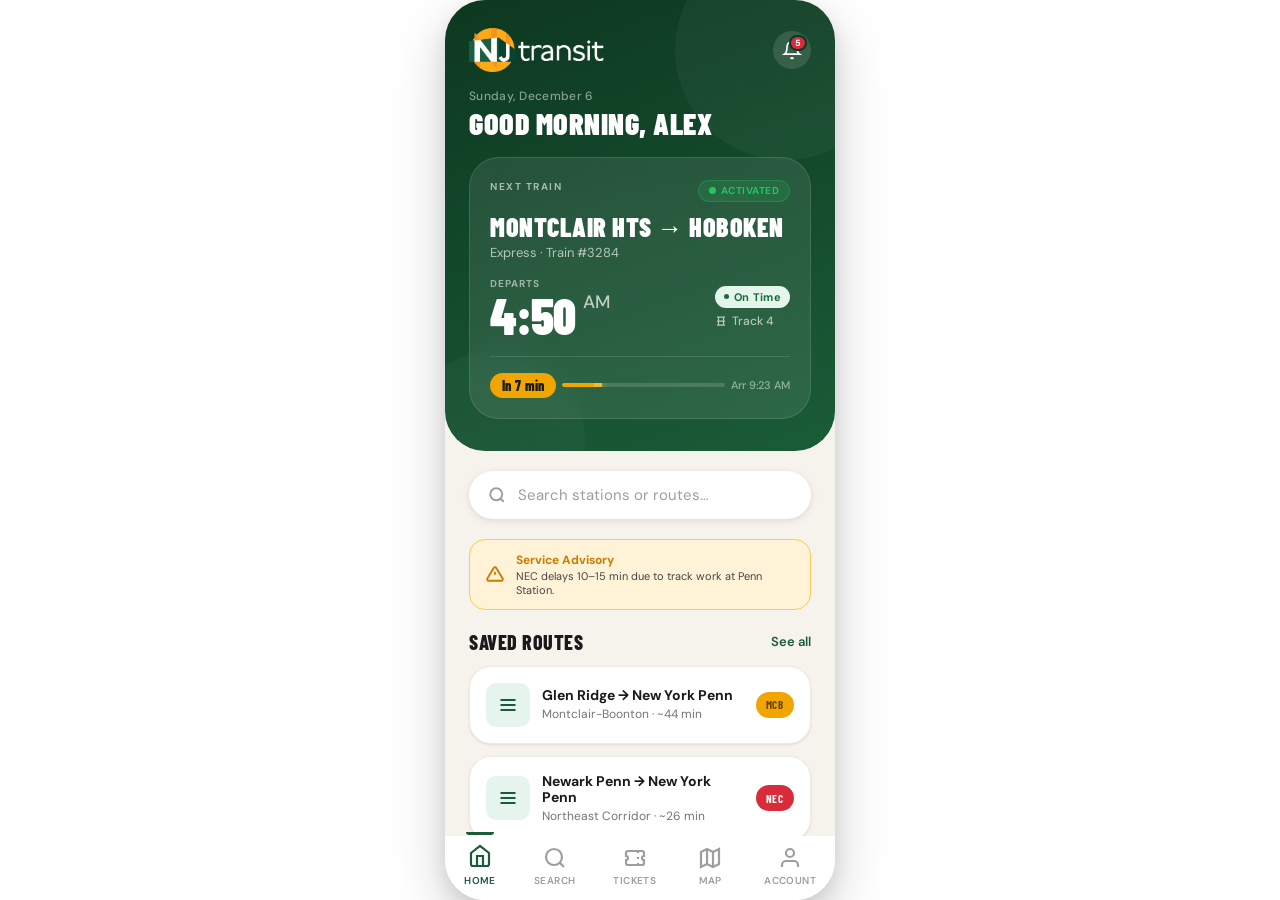
==== index.html @ 53cb4936 "Fix PWA bottom nav gap on iPhone by removing window.innerHeight hack and using safe area height patt" ====
<!DOCTYPE html>
<html lang="en">
<head>
  <meta charset="UTF-8">
  <meta name="viewport" content="width=device-width, initial-scale=1.0, viewport-fit=cover">
  <link rel="manifest" href="manifest.json">
  <meta name="theme-color" content="#1a5c38">
  <meta name="apple-mobile-web-app-capable" content="yes">
  <meta name="apple-mobile-web-app-status-bar-style" content="black-translucent">
  <link rel="apple-touch-icon" href="images_1/applogo.png">
  <title>NJ Transit — Home</title>
  <link rel="stylesheet" href="styles.css">
  <style>
    .notif-btn {
      width: 38px; height: 38px;
      border-radius: var(--r-full);
      background: rgba(255,255,255,0.12);
      display: flex; align-items: center; justify-content: center;
      cursor: pointer; border: none;
      transition: background 0.15s;
      flex-shrink: 0;
    }
    .notif-btn:active { background: rgba(255,255,255,0.22); }
    .notif-dot {
      width: 8px; height: 8px;
      border-radius: 50%;
      background: var(--gold-500);
      position: absolute;
      top: 7px; right: 7px;
      border: 2px solid var(--green-900);
    }
    .next-train-label {
      font-size: 10px; font-weight: 700; letter-spacing: 1.5px;
      text-transform: uppercase; opacity: 0.6; margin-bottom: 6px;
    }
    .next-train-route {
      font-family: 'Barlow Condensed', sans-serif;
      font-weight: 900; font-size: 26px;
      letter-spacing: 0.5px; text-transform: uppercase;
      line-height: 1; margin-bottom: 4px;
    }
    .next-train-sub {
      font-size: 13px; opacity: 0.65; font-weight: 400;
      margin-bottom: var(--sp-4);
    }
    .train-depart-label { font-size: 10px; font-weight: 700; letter-spacing: 1px; opacity: 0.55; text-transform: uppercase; }
    .train-depart-time {
      font-family: 'Barlow Condensed', sans-serif;
      font-weight: 900; font-size: 50px;
      line-height: 1; letter-spacing: -1px; color: var(--white);
    }
    .train-depart-ampm { font-size: 18px; font-weight: 500; opacity: 0.7; }
    .train-meta { display: flex; flex-direction: column; gap: 5px; margin-bottom: 2px; }
    .train-track { display: flex; align-items: center; gap: 5px; font-size: 12px; font-weight: 500; opacity: 0.65; }
    .separator-arrow {
      display: flex; align-items: center; gap: 6px;
      margin-top: var(--sp-4); padding-top: var(--sp-4);
      border-top: 1px solid rgba(255,255,255,0.12);
    }
    .progress-bar-wrap {
      flex: 1; height: 4px; background: rgba(255,255,255,0.15);
      border-radius: 2px; overflow: hidden;
    }
    .progress-bar-fill {
      height: 100%; background: var(--gold-500);
      border-radius: 2px; width: 22%; position: relative;
    }
    .progress-bar-fill::after {
      content: ''; position: absolute;
      right: 0; top: 50%; transform: translate(50%,-50%);
      width: 8px; height: 8px; border-radius: 50%;
      background: var(--gold-400); box-shadow: 0 0 6px var(--gold-500);
    }
    .countdown-badge {
      background: var(--gold-500); color: var(--gray-900);
      border-radius: var(--r-full); padding: 4px 12px;
      font-family: 'Barlow Condensed', sans-serif;
      font-weight: 800; font-size: 14px; letter-spacing: 0.3px; white-space: nowrap;
    }
    .saved-route-dest { font-weight: 700; font-size: 14px; color: var(--gray-900); line-height: 1.2; }
    .saved-route-meta { font-size: 12px; color: var(--gray-500); margin-top: 2px; }

    /* Notification count badge on bell */
    .notif-count-badge {
      position: absolute; top: 4px; right: 4px;
      min-width: 16px; height: 16px; border-radius: 8px;
      background: #d92b3a; color: #fff;
      font-size: 9px; font-weight: 800;
      display: flex; align-items: center; justify-content: center;
      padding: 0 4px; border: 2px solid var(--green-900);
      line-height: 1; box-sizing: border-box;
    }

    /* Notification panel — dropdown from bell icon */
    #notif-backdrop {
      display: none; position: fixed; inset: 0; z-index: 98;
    }
    #notif-backdrop.open { display: block; }
    #notif-panel {
      display: none; position: fixed; z-index: 100;
      width: min(340px, calc(100vw - 20px));
      background: #fff; border-radius: 16px;
      box-shadow: 0 8px 40px rgba(0,0,0,0.22), 0 2px 8px rgba(0,0,0,0.1);
      max-height: 72vh; overflow-y: auto; overflow-x: hidden;
      scrollbar-width: none;
    }
    #notif-panel::-webkit-scrollbar { display: none; }
    #notif-panel.open { display: block; }
    .notif-panel-hdr {
      display: flex; align-items: center; gap: 8px;
      padding: 14px 14px 12px;
      background: linear-gradient(135deg, var(--green-900), var(--green-800));
      border-radius: 16px 16px 0 0;
      position: sticky; top: 0; z-index: 1;
    }
    .notif-close-btn {
      width: 28px; height: 28px; border-radius: 50%;
      background: rgba(255,255,255,0.12); border: none; cursor: pointer;
      display: flex; align-items: center; justify-content: center;
      flex-shrink: 0; transition: background 0.15s;
    }
    .notif-close-btn:active { background: rgba(255,255,255,0.22); }
    .notif-panel-hdr h3 {
      font-family: 'Barlow Condensed', sans-serif;
      font-weight: 900; font-size: 18px; text-transform: uppercase;
      letter-spacing: 0.5px; color: #fff; flex: 1;
    }
    .notif-mark-read {
      font-size: 10px; font-weight: 700; color: rgba(255,255,255,0.7);
      background: none; border: 1px solid rgba(255,255,255,0.3);
      border-radius: 20px; padding: 3px 9px; cursor: pointer;
      font-family: 'DM Sans', sans-serif; flex-shrink: 0;
    }
    .notif-mark-read:active { background: rgba(255,255,255,0.1); }
    .notif-item {
      display: flex; align-items: flex-start; gap: 12px;
      padding: 14px 20px; border-bottom: 1px solid var(--gray-100);
      transition: background 0.15s;
    }
    .notif-item.unread { background: #f4fbf7; }
    .notif-item:last-child { border-bottom: none; }
    .notif-icon-wrap {
      width: 32px; height: 32px; border-radius: var(--r-full);
      display: flex; align-items: center; justify-content: center;
      flex-shrink: 0; margin-top: 1px;
    }
    .notif-icon-red    { background: #fdecea; }
    .notif-icon-blue   { background: #e8f1fb; }
    .notif-icon-green  { background: #e8f5ee; }
    .notif-icon-gold   { background: #fff8e6; }
    .notif-icon-purple { background: #f0ebfa; }
    .notif-title { font-size: 13px; font-weight: 700; color: var(--gray-900); line-height: 1.3; }
    .notif-body  { font-size: 12px; color: var(--gray-500); margin-top: 3px; line-height: 1.45; }
    .notif-time  { font-size: 10px; font-weight: 600; color: var(--gray-400); margin-top: 4px; text-transform: uppercase; letter-spacing: 0.3px; }

    /* Widget status badge */
    .widget-status-pill {
      display: inline-flex; align-items: center; gap: 5px;
      height: 22px; padding: 0 10px; border-radius: var(--r-full);
      font-size: 10px; font-weight: 700; letter-spacing: 0.5px;
      text-transform: uppercase; white-space: nowrap;
    }
    .pill-activated { background: rgba(34,197,94,0.15); color: #22c55e; border: 1px solid rgba(34,197,94,0.3); }
    .pill-saved     { background: rgba(240,165,0,0.15); color: var(--gold-500); border: 1px solid rgba(240,165,0,0.3); }
  </style>
</head>
<body>
  <div class="app">

    <!-- ── Green Header ──────────────────────── -->
    <div class="page-header">

      <!-- Logo + Notification Row -->
      <div class="flex items-center justify-between z-1" style="margin-top: var(--sp-4); margin-bottom: var(--sp-4);">
        <div class="logo-area">
          <img src="images_1/nj2.png" alt="NJ Transit" style="height:44px; display:block; object-fit:contain;">
        </div>
        <div class="relative">
          <button class="notif-btn" onclick="toggleNotifPanel()">
            <svg width="20" height="20" viewBox="0 0 24 24" fill="none" stroke="white" stroke-width="2">
              <path d="M18 8A6 6 0 0 0 6 8c0 7-3 9-3 9h18s-3-2-3-9"/>
              <path d="M13.73 21a2 2 0 0 1-3.46 0"/>
            </svg>
          </button>
          <span class="notif-count-badge" id="notif-badge">5</span>
        </div>
        <!-- Backdrop to close panel -->
        <div id="notif-backdrop" onclick="closeNotifPanel()"></div>
      </div>

      <!-- Greeting -->
      <div class="z-1" style="margin-bottom: var(--sp-4);">
        <p style="font-size:12px; font-weight:500; opacity:0.5; letter-spacing:0.3px;" id="greeting-date">Saturday, March 28</p>
        <h1 style="font-family:'Barlow Condensed',sans-serif; font-weight:900; font-size:30px; letter-spacing:0.5px; text-transform:uppercase; margin-top:1px;">Good morning, Alex</h1>
      </div>

      <!-- Next Train Hero Card -->
      <div style="background:rgba(255,255,255,0.09); backdrop-filter:blur(12px); border:1px solid rgba(255,255,255,0.12); border-radius:var(--r-xl); padding:var(--sp-5); position:relative; z-index:1;">
        <div class="flex items-center justify-between mb-3">
          <p class="next-train-label">Next train</p>
          <div id="widget-status-badge">
            <!-- Populated by JS: shows Activated or Saved Route badge -->
          </div>
        </div>
        <p class="next-train-route">Montclair Hts → Hoboken</p>
        <p class="next-train-sub">Express · Train #3284</p>
        <div class="flex items-center justify-between">
          <div>
            <p class="train-depart-label">Departs</p>
            <div class="flex items-end gap-2">
              <span class="train-depart-time" id="depart-time">8:47</span>
              <span class="train-depart-ampm">AM</span>
            </div>
          </div>
          <div class="train-meta">
            <div class="chip chip-ontime"><span class="dot"></span> On Time</div>
            <div class="train-track">
              <svg width="12" height="12" viewBox="0 0 24 24" fill="none" stroke="currentColor" stroke-width="2.5"><path d="M4 4h16M4 12h16M4 20h16M7 4v16M17 4v16"/></svg>
              Track 4
            </div>
          </div>
        </div>
        <div class="separator-arrow">
          <span class="countdown-badge" id="countdown">In 8 min</span>
          <div class="progress-bar-wrap">
            <div class="progress-bar-fill"></div>
          </div>
          <span style="font-size:11px; opacity:0.5; font-weight:500; white-space:nowrap;">Arr 9:23 AM</span>
        </div>
      </div>
    </div>

    <!-- ── Scrollable Content ─────────────────── -->
    <div class="page-content">
      <div class="px-6 pt-5">

        <!-- Search -->
        <div class="search-bar mb-5">
          <svg width="18" height="18" viewBox="0 0 24 24" fill="none" stroke="#9e9e9e" stroke-width="2.5">
            <circle cx="11" cy="11" r="8"/><path d="m21 21-4.35-4.35"/>
          </svg>
          <input type="text" placeholder="Search stations or routes…">
        </div>

        <!-- Service Alert -->
        <div class="alert-banner mb-5">
          <svg width="18" height="18" viewBox="0 0 24 24" fill="none" stroke="#c87d00" stroke-width="2.5" style="flex-shrink:0;">
            <path d="M10.29 3.86 1.82 18a2 2 0 0 0 1.71 3h16.94a2 2 0 0 0 1.71-3L13.71 3.86a2 2 0 0 0-3.42 0z"/>
            <line x1="12" y1="9" x2="12" y2="13"/><line x1="12" y1="17" x2="12.01" y2="17"/>
          </svg>
          <div>
            <p style="font-size:12px; font-weight:700; color:var(--gold-600);">Service Advisory</p>
            <p style="font-size:11px; color:var(--gray-700); margin-top:1px;">NEC delays 10–15 min due to track work at Penn Station.</p>
          </div>
        </div>

        <!-- Saved Routes -->
        <div class="mb-5">
          <div class="section-hdr">
            <h2 class="section-title">Saved Routes</h2>
            <a href="trip.html" class="section-action">See all</a>
          </div>
          <div class="flex flex-col gap-3">

            <a href="trip.html?from=Glen+Ridge&to=New+York+Penn+Station" class="route-row">
              <div class="route-icon-wrap">
                <svg width="20" height="20" viewBox="0 0 24 24" fill="none" stroke="var(--green-800)" stroke-width="2.5"><path d="M3 12h18M3 6h18M3 18h18"/></svg>
              </div>
              <div class="flex-1">
                <p class="saved-route-dest">Glen Ridge → New York Penn</p>
                <p class="saved-route-meta">Montclair-Boonton · ~44 min</p>
              </div>
              <div class="line-badge badge-montclair">MCB</div>
            </a>

            <a href="trip.html?from=Newark+Penn+Station&to=New+York+Penn+Station" class="route-row">
              <div class="route-icon-wrap">
                <svg width="20" height="20" viewBox="0 0 24 24" fill="none" stroke="var(--green-800)" stroke-width="2.5"><path d="M3 12h18M3 6h18M3 18h18"/></svg>
              </div>
              <div class="flex-1">
                <p class="saved-route-dest">Newark Penn → New York Penn</p>
                <p class="saved-route-meta">Northeast Corridor · ~26 min</p>
              </div>
              <div class="line-badge badge-ne">NEC</div>
            </a>

            <a href="trip.html?from=Hoboken&to=Secaucus+Junction" class="route-row">
              <div class="route-icon-wrap">
                <svg width="20" height="20" viewBox="0 0 24 24" fill="none" stroke="var(--green-800)" stroke-width="2.5"><path d="M3 12h18M3 6h18M3 18h18"/></svg>
              </div>
              <div class="flex-1">
                <p class="saved-route-dest">Hoboken → Secaucus Junction</p>
                <p class="saved-route-meta">Main Line · ~8 min</p>
              </div>
              <div class="line-badge badge-main">MAIN</div>
            </a>

          </div>
        </div>

      </div>
    </div>

    <!-- ── Bottom Nav ─────────────────────────── -->
    <nav class="bottom-nav">
      <div class="nav-buttons">
        <a href="index.html" class="nav-item active">
          <svg viewBox="0 0 24 24" fill="none" stroke="currentColor" stroke-width="2.2"><path d="M3 9l9-7 9 7v11a2 2 0 0 1-2 2H5a2 2 0 0 1-2-2z"/><polyline points="9 22 9 12 15 12 15 22"/></svg>
          <span>Home</span>
        </a>
        <a href="trip.html" class="nav-item">
          <svg viewBox="0 0 24 24" fill="none" stroke="currentColor" stroke-width="2.2"><circle cx="11" cy="11" r="8"/><path d="m21 21-4.35-4.35"/></svg>
          <span>Search</span>
        </a>
        <a href="tickets.html" class="nav-item">
          <svg viewBox="0 0 24 24" fill="none" stroke="currentColor" stroke-width="2.2"><path d="M15 5v2M15 11v2M15 17v2M5 5h14a2 2 0 0 1 2 2v3a2 2 0 0 0 0 4v3a2 2 0 0 1-2 2H5a2 2 0 0 1-2-2v-3a2 2 0 0 0 0-4V7a2 2 0 0 1 2-2z"/></svg>
          <span>Tickets</span>
        </a>
        <a href="map.html" class="nav-item">
          <svg viewBox="0 0 24 24" fill="none" stroke="currentColor" stroke-width="2.2"><polygon points="3 6 9 3 15 6 21 3 21 18 15 21 9 18 3 21"/><line x1="9" y1="3" x2="9" y2="18"/><line x1="15" y1="6" x2="15" y2="21"/></svg>
          <span>Map</span>
        </a>
        <a href="account.html" class="nav-item">
          <svg viewBox="0 0 24 24" fill="none" stroke="currentColor" stroke-width="2.2"><path d="M20 21v-2a4 4 0 0 0-4-4H8a4 4 0 0 0-4 4v2"/><circle cx="12" cy="7" r="4"/></svg>
          <span>Account</span>
        </a>
      </div>
    </nav>

  </div>

  <!-- Notification panel (fixed, lives outside .app so it's not clipped) -->
  <div id="notif-panel">
    <div class="notif-panel-hdr">
      <button class="notif-close-btn" onclick="closeNotifPanel()">
        <svg width="14" height="14" viewBox="0 0 24 24" fill="none" stroke="white" stroke-width="2.5"><path d="M19 12H5M12 5l-7 7 7 7"/></svg>
      </button>
      <h3>Notifications</h3>
      <button class="notif-mark-read" onclick="markAllRead()">Mark all read</button>
    </div>
    <div class="notif-item unread">
      <div class="notif-icon-wrap notif-icon-red">
        <svg width="16" height="16" viewBox="0 0 24 24" fill="none" stroke="#d92b3a" stroke-width="2.5"><path d="M15 5v2M15 11v2M15 17v2M5 5h14a2 2 0 0 1 2 2v3a2 2 0 0 0 0 4v3a2 2 0 0 1-2 2H5a2 2 0 0 1-2-2v-3a2 2 0 0 0 0-4V7a2 2 0 0 1 2-2z"/></svg>
      </div>
      <div style="flex:1;">
        <p class="notif-title">Ticket Expiring Soon</p>
        <p class="notif-body">Your Newark Penn → New York Penn one-way ticket expires in 3 days. Activate or purchase a new one.</p>
        <p class="notif-time">2 min ago</p>
      </div>
    </div>
    <div class="notif-item unread">
      <div class="notif-icon-wrap notif-icon-blue">
        <svg width="16" height="16" viewBox="0 0 24 24" fill="none" stroke="#1d6fb8" stroke-width="2.5"><path d="M4 4h16M4 12h16M4 20h16M7 4v16M17 4v16"/></svg>
      </div>
      <div style="flex:1;">
        <p class="notif-title">Track Change</p>
        <p class="notif-body">Your 8:47 AM Montclair-Boonton train is now departing from Track 5 instead of Track 3.</p>
        <p class="notif-time">15 min ago</p>
      </div>
    </div>
    <div class="notif-item unread">
      <div class="notif-icon-wrap notif-icon-green">
        <svg width="16" height="16" viewBox="0 0 24 24" fill="none" stroke="#1a5c38" stroke-width="2.5"><polyline points="20 6 9 17 4 12"/></svg>
      </div>
      <div style="flex:1;">
        <p class="notif-title">Purchase Confirmed</p>
        <p class="notif-body">One-way ticket from Hoboken to Secaucus Junction purchased successfully. Have a great trip!</p>
        <p class="notif-time">32 min ago</p>
      </div>
    </div>
    <div class="notif-item">
      <div class="notif-icon-wrap notif-icon-red">
        <svg width="16" height="16" viewBox="0 0 24 24" fill="none" stroke="#d92b3a" stroke-width="2.5"><path d="M10.29 3.86 1.82 18a2 2 0 0 0 1.71 3h16.94a2 2 0 0 0 1.71-3L13.71 3.86a2 2 0 0 0-3.42 0z"/><line x1="12" y1="9" x2="12" y2="13"/><line x1="12" y1="17" x2="12.01" y2="17"/></svg>
      </div>
      <div style="flex:1;">
        <p class="notif-title">Service Alert</p>
        <p class="notif-body">Northeast Corridor experiencing 15 min delays due to signal problems near Elizabeth.</p>
        <p class="notif-time">1 hr ago</p>
      </div>
    </div>
    <div class="notif-item">
      <div class="notif-icon-wrap notif-icon-purple">
        <svg width="16" height="16" viewBox="0 0 24 24" fill="none" stroke="#7c3aed" stroke-width="2.5"><circle cx="12" cy="12" r="10"/><polyline points="12 6 12 12 16 14"/></svg>
      </div>
      <div style="flex:1;">
        <p class="notif-title">Trip Reminder</p>
        <p class="notif-body">Your 5:15 PM train from New York Penn Station departs in 30 minutes. Head to the station now.</p>
        <p class="notif-time">2 hrs ago</p>
      </div>
    </div>
  </div>

  <script>
    function updateClock() {
      const now = new Date();
      const h = now.getHours(), m = String(now.getMinutes()).padStart(2,'0');
      const days = ['Sunday','Monday','Tuesday','Wednesday','Thursday','Friday','Saturday'];
      const months = ['January','February','March','April','May','June','July','August','September','October','November','December'];
      document.getElementById('greeting-date').textContent = `${days[now.getDay()]}, ${months[now.getMonth()]} ${now.getDate()}`;
      let greet = h < 12 ? 'Good morning' : h < 17 ? 'Good afternoon' : 'Good evening';
      document.querySelector('h1').textContent = `${greet}, Alex`;
    }

    function updateCountdown() {
      const now = new Date();
      const dep = new Date(now); dep.setMinutes(now.getMinutes() + 8, 0, 0);
      const diff = Math.max(0, Math.floor((dep - now) / 60000));
      const el = document.getElementById('countdown');
      if (el) el.textContent = diff <= 0 ? 'Boarding' : `In ${diff} min`;
      const dh = dep.getHours(), dm = String(dep.getMinutes()).padStart(2,'0');
      document.getElementById('depart-time').textContent = `${dh%12||12}:${dm}`;
    }

    updateClock(); updateCountdown();
    setInterval(updateClock, 30000); setInterval(updateCountdown, 30000);

    // ── Widget status badge ───────────────────────────────────
    (function() {
      const DEMO_ACTIVE = { status: 'active' }; // demo ticket 1 is always active
      const stored = JSON.parse(localStorage.getItem('njtransit_tickets') || '[]');
      const hasActive = stored.some(t => t.status === 'active') || DEMO_ACTIVE.status === 'active';
      const badge = document.getElementById('widget-status-badge');
      if (hasActive) {
        badge.innerHTML = `<div class="widget-status-pill pill-activated">
          <svg width="7" height="7" viewBox="0 0 8 8"><circle cx="4" cy="4" r="4" fill="#22c55e"/></svg>
          Activated
        </div>`;
      } else {
        badge.innerHTML = `<div class="widget-status-pill pill-saved">
          <svg width="10" height="10" viewBox="0 0 24 24" fill="var(--gold-500)" stroke="none"><polygon points="12 2 15.09 8.26 22 9.27 17 14.14 18.18 21.02 12 17.77 5.82 21.02 7 14.14 2 9.27 8.91 8.26 12 2"/></svg>
          Saved Route
        </div>`;
      }
    })();

    // ── Notification panel ────────────────────────────────────
    function toggleNotifPanel() {
      const panel    = document.getElementById('notif-panel');
      const backdrop = document.getElementById('notif-backdrop');
      const isOpen   = panel.classList.contains('open');
      if (isOpen) {
        closeNotifPanel();
      } else {
        // Position dropdown below the bell button, aligned to right edge
        const btn = document.querySelector('.notif-btn');
        const rect = btn.getBoundingClientRect();
        const panelWidth = Math.min(340, window.innerWidth - 20);
        panel.style.top = (rect.bottom + 8) + 'px';
        // Right-align panel to right edge of bell button
        let right = window.innerWidth - rect.right;
        right = Math.max(10, Math.min(right, window.innerWidth - panelWidth - 10));
        panel.style.right = right + 'px';
        panel.style.left = 'auto';
        panel.classList.add('open');
        backdrop.classList.add('open');
      }
    }

    function closeNotifPanel() {
      document.getElementById('notif-panel').classList.remove('open');
      document.getElementById('notif-backdrop').classList.remove('open');
    }

    function markAllRead() {
      document.querySelectorAll('.notif-item.unread').forEach(el => el.classList.remove('unread'));
      const badge = document.getElementById('notif-badge');
      if (badge) badge.style.display = 'none';
    }
  </script>
  <script>if('serviceWorker' in navigator) navigator.serviceWorker.register('./service-worker.js');</script>
</body>
</html>
---- styles.css ----
/*
  NJ Transit Rebrand — Design System
  Mobile-first UX/UI Case Study
  ─────────────────────────────────
*/

@import url('https://fonts.googleapis.com/css2?family=Barlow+Condensed:wght@600;700;800;900&family=DM+Sans:ital,opsz,wght@0,9..40,300;0,9..40,400;0,9..40,500;0,9..40,600;0,9..40,700;1,9..40,400&display=swap');

/* ── Design Tokens ──────────────────────────────────────── */
:root {
  /* Brand colors */
  --green-950:  #091f12;
  --green-900:  #0d3820;
  --green-800:  #1a5c38;   /* Primary NJ Transit green */
  --green-700:  #226944;
  --green-600:  #2a7a50;
  --green-500:  #35955f;
  --green-100:  #e6f4ee;
  --green-50:   #f0f9f4;

  --gold-600:   #c87d00;
  --gold-500:   #f0a500;   /* Primary accent */
  --gold-400:   #f5b833;
  --gold-300:   #fac95a;
  --gold-100:   #fef3d7;

  --cream-200:  #e8e1d6;
  --cream-100:  #f0ebe2;
  --cream-50:   #f6f2ec;   /* Page background */

  --white:      #ffffff;
  --gray-900:   #1a1a1a;
  --gray-800:   #2d2d2d;
  --gray-700:   #444444;
  --gray-600:   #5c5c5c;
  --gray-500:   #757575;
  --gray-400:   #9e9e9e;
  --gray-300:   #bdbdbd;
  --gray-200:   #d8d5d0;
  --gray-100:   #eeebe6;
  --gray-50:    #f5f3f0;

  /* Transit line colors */
  --line-montclair: #f0a500;
  --line-northeast: #d92b3a;
  --line-raritan:   #f7c542;
  --line-coastal:   #1e6bb8;
  --line-morris:    #7b2d8b;
  --line-main:      #1a5c38;
  --line-bergen:    #e5681e;
  --line-pascack:   #00a9ce;
  --line-acl:       #004b87;
  --line-portjervis:#6f2585;
  --line-meadowlands:#1a5c38;
  --line-gladstone: #f0a500;
  --line-morristown:#7b2d8b;
  --line-princeton: #2d7d6b;

  /* Spacing scale (8px base) */
  --sp-1:  4px;
  --sp-2:  8px;
  --sp-3:  12px;
  --sp-4:  16px;
  --sp-5:  20px;
  --sp-6:  24px;
  --sp-8:  32px;
  --sp-10: 40px;
  --sp-12: 48px;

  /* Border radius */
  --r-xs:   6px;
  --r-sm:   10px;
  --r-md:   16px;
  --r-lg:   22px;
  --r-xl:   30px;
  --r-2xl:  40px;
  --r-full: 9999px;

  /* Shadows */
  --shadow-xs: 0 1px 3px rgba(0,0,0,0.06), 0 1px 2px rgba(0,0,0,0.04);
  --shadow-sm: 0 2px 8px rgba(0,0,0,0.08), 0 1px 4px rgba(0,0,0,0.04);
  --shadow-md: 0 4px 16px rgba(0,0,0,0.10), 0 2px 6px rgba(0,0,0,0.06);
  --shadow-lg: 0 10px 32px rgba(0,0,0,0.14), 0 4px 12px rgba(0,0,0,0.08);
  --shadow-xl: 0 20px 56px rgba(0,0,0,0.18), 0 8px 20px rgba(0,0,0,0.10);

  --nav-height: 64px;
  --safe-b: env(safe-area-inset-bottom, 0px);
}

/* ── Reset ──────────────────────────────────────────────── */
*, *::before, *::after {
  box-sizing: border-box;
  margin: 0;
  padding: 0;
  -webkit-tap-highlight-color: transparent;
}

html {
  font-size: 16px;
  -webkit-text-size-adjust: 100%;
  height: 100%;
  min-height: 100%;
  overflow: hidden;
  background-color: white;
}

a { text-decoration: none; color: inherit; }
button { font-family: inherit; cursor: pointer; border: none; background: none; }
input, select { font-family: inherit; }

/* ── App Shell ──────────────────────────────────────────── */
body {
  font-family: 'DM Sans', -apple-system, BlinkMacSystemFont, sans-serif;
  background: white;
  display: flex;
  justify-content: center;
  align-items: flex-start;
  min-height: 100dvh;
  height: 100%;
  overflow: hidden;
  color: var(--gray-900);
}

.app {
  width: 390px;
  min-height: 100dvh;
  height: 100dvh;
  height: var(--app-height, 100dvh);
  background: var(--cream-50);
  position: relative;
  display: flex;
  flex-direction: column;
  overflow: hidden;
  box-shadow: var(--shadow-xl), 0 0 0 1px rgba(255,255,255,0.04);
  border-radius: var(--r-2xl);
  animation: appIn 0.35s cubic-bezier(0.22, 1, 0.36, 1) both;
}

@keyframes appIn {
  from { opacity: 0; transform: translateY(12px) scale(0.98); }
  to   { opacity: 1; transform: none; }
}

@media (max-width: 430px) {
  html { background-color: #ffffff; }
  body { background: var(--cream-50); align-items: flex-start; }
  .app {
    width: 100%;
    border-radius: 0;
    box-shadow: none;
    position: fixed;
    top: 0; left: 0; right: 0; bottom: 0;
    height: var(--app-height, 100dvh);
  }
}

/* ── Status Bar ─────────────────────────────────────────── */
.status-bar {
  display: flex;
  align-items: center;
  justify-content: space-between;
  padding: 14px 24px 0;
  flex-shrink: 0;
  position: relative;
  z-index: 2;
}

.status-bar .time {
  font-size: 15px;
  font-weight: 700;
  letter-spacing: -0.3px;
}

.status-bar .icons {
  display: flex;
  align-items: center;
  gap: 5px;
}

.status-bar .icons svg {
  width: 16px;
  height: 16px;
  opacity: 0.9;
}

.status-bar.light .time,
.status-bar.light .icons svg { color: var(--white); fill: var(--white); }
.status-bar.dark  .time,
.status-bar.dark  .icons svg { color: var(--gray-900); fill: var(--gray-900); }

/* ── Scrollable Page Content ────────────────────────────── */
.page-content {
  flex: 1;
  overflow-y: auto;
  overflow-x: hidden;
  -webkit-overflow-scrolling: touch;
  scrollbar-width: none;
  padding-bottom: calc(var(--nav-height) + var(--safe-b));
}

.page-content::-webkit-scrollbar { display: none; }

/* ── Bottom Navigation ──────────────────────────────────── */
.bottom-nav {
  position: fixed;
  bottom: 0;
  left: 0;
  right: 0;
  background: white;
  height: calc(var(--nav-height) + var(--safe-b));
  padding-bottom: var(--safe-b);
  display: flex;
  align-items: center;
  z-index: 9999;
}

.nav-buttons {
  display: flex;
  justify-content: space-around;
  width: 100%;
}



.nav-item {
  display: flex;
  flex-direction: column;
  align-items: center;
  gap: 4px;
  padding: 4px 16px 2px;
  border-radius: var(--r-md);
  text-decoration: none;
  color: var(--gray-400);
  transition: color 0.2s ease;
  position: relative;
  min-width: 60px;
}

.nav-item svg {
  width: 24px;
  height: 24px;
  transition: transform 0.2s cubic-bezier(0.34, 1.56, 0.64, 1);
}

.nav-item span {
  font-size: 10px;
  font-weight: 600;
  letter-spacing: 0.4px;
  text-transform: uppercase;
  transition: color 0.2s ease;
}

.nav-item.active {
  color: var(--green-800);
}

.nav-item.active svg {
  transform: translateY(-2px);
}

.nav-item.active::before {
  content: '';
  position: absolute;
  top: -10px;
  left: 50%;
  transform: translateX(-50%);
  width: 28px;
  height: 3px;
  background: var(--green-800);
  border-radius: 0 0 3px 3px;
}

/* ── Typography ─────────────────────────────────────────── */
.display {
  font-family: 'Barlow Condensed', sans-serif;
  font-weight: 900;
  letter-spacing: 0.5px;
  text-transform: uppercase;
  line-height: 1;
}

.heading {
  font-family: 'Barlow Condensed', sans-serif;
  font-weight: 800;
  letter-spacing: 0.3px;
  line-height: 1.1;
}

/* ── Cards ──────────────────────────────────────────────── */
.card {
  background: var(--white);
  border-radius: var(--r-lg);
  padding: var(--sp-4);
  box-shadow: var(--shadow-sm);
  border: 1px solid rgba(0,0,0,0.04);
}

.card-green {
  background: linear-gradient(145deg, var(--green-800) 0%, var(--green-900) 100%);
  color: var(--white);
  border-radius: var(--r-xl);
  padding: var(--sp-6);
  box-shadow: var(--shadow-lg), inset 0 1px 0 rgba(255,255,255,0.08);
  position: relative;
  overflow: hidden;
}

.card-green::before {
  content: '';
  position: absolute;
  top: -32px; right: -32px;
  width: 160px; height: 160px;
  background: rgba(255,255,255,0.05);
  border-radius: 50%;
}

.card-green::after {
  content: '';
  position: absolute;
  bottom: -48px; right: 32px;
  width: 110px; height: 110px;
  background: rgba(255,255,255,0.03);
  border-radius: 50%;
}

/* ── Line Badges ────────────────────────────────────────── */
.line-badge {
  display: inline-flex;
  align-items: center;
  justify-content: center;
  height: 26px;
  padding: 0 10px;
  border-radius: var(--r-full);
  font-family: 'Barlow Condensed', sans-serif;
  font-weight: 700;
  font-size: 11px;
  letter-spacing: 0.8px;
  text-transform: uppercase;
  white-space: nowrap;
  flex-shrink: 0;
}

.badge-montclair { background: var(--line-montclair); color: #6b4200; }
.badge-ne        { background: var(--line-northeast); color: var(--white); }
.badge-raritan   { background: var(--line-raritan);   color: #6b4200; }
.badge-coastal   { background: var(--line-coastal);   color: var(--white); }
.badge-morris    { background: var(--line-morris);    color: var(--white); }
.badge-main      { background: var(--line-main);      color: var(--white); }
.badge-bergen    { background: var(--line-bergen);    color: var(--white); }
.badge-njcl      { background: var(--line-coastal);   color: var(--white); }
.badge-morristown{ background: var(--line-morristown);color: var(--white); }
.badge-gladstone { background: var(--line-gladstone); color: #6b4200; }
.badge-pascack   { background: var(--line-pascack);   color: var(--white); }
.badge-acl       { background: var(--line-acl);       color: var(--white); }
.badge-portjervis{ background: var(--line-portjervis);color: var(--white); }
.badge-princeton { background: var(--line-princeton); color: var(--white); }
.badge-meadowlands{background: var(--line-meadowlands);color:var(--white); }

/* ── Status Chips ───────────────────────────────────────── */
.chip {
  display: inline-flex;
  align-items: center;
  gap: 5px;
  height: 22px;
  padding: 0 9px;
  border-radius: var(--r-full);
  font-size: 11px;
  font-weight: 700;
  letter-spacing: 0.3px;
  white-space: nowrap;
}

.chip-ontime  { background: #e4f5ec; color: #1a6b3a; }
.chip-delayed { background: #fde8e8; color: #c0392b; }
.chip-gold    { background: var(--gold-100); color: var(--gold-600); }

.chip .dot {
  width: 5px; height: 5px;
  border-radius: 50%;
  background: currentColor;
}

/* ── Search Bar ─────────────────────────────────────────── */
.search-bar {
  display: flex;
  align-items: center;
  gap: var(--sp-3);
  background: var(--white);
  border-radius: var(--r-full);
  padding: 13px 18px;
  box-shadow: var(--shadow-sm);
  border: 1.5px solid transparent;
  transition: border-color 0.2s, box-shadow 0.2s;
}

.search-bar:focus-within {
  border-color: var(--green-800);
  box-shadow: var(--shadow-md), 0 0 0 3px var(--green-100);
}

.search-bar input {
  flex: 1;
  border: none;
  outline: none;
  font-size: 15px;
  font-weight: 400;
  color: var(--gray-900);
  background: transparent;
}

.search-bar input::placeholder { color: var(--gray-400); }

/* ── Buttons ────────────────────────────────────────────── */
.btn {
  display: inline-flex;
  align-items: center;
  justify-content: center;
  gap: 8px;
  height: 50px;
  padding: 0 24px;
  border-radius: var(--r-full);
  font-family: 'DM Sans', sans-serif;
  font-weight: 600;
  font-size: 15px;
  border: none;
  cursor: pointer;
  transition: all 0.2s cubic-bezier(0.4, 0, 0.2, 1);
  text-decoration: none;
  letter-spacing: 0.1px;
}

.btn-primary {
  background: var(--green-800);
  color: var(--white);
  box-shadow: var(--shadow-sm);
}

.btn-primary:hover { background: var(--green-700); box-shadow: var(--shadow-md); transform: translateY(-1px); }
.btn-primary:active { background: var(--green-900); transform: translateY(0); }

.btn-gold {
  background: var(--gold-500);
  color: var(--gray-900);
  box-shadow: var(--shadow-sm);
}

.btn-ghost {
  background: var(--gray-100);
  color: var(--gray-700);
}

/* ── Input Group (stacked) ──────────────────────────────── */
.input-group {
  background: var(--white);
  border-radius: var(--r-lg);
  overflow: hidden;
  box-shadow: var(--shadow-sm);
  border: 1px solid var(--gray-100);
}

.input-row {
  display: flex;
  align-items: center;
  padding: 14px 16px;
  gap: 12px;
  transition: background 0.15s;
}

.input-row + .input-row { border-top: 1px solid var(--gray-100); }
.input-row:focus-within { background: var(--green-50); }

.input-row input {
  flex: 1;
  border: none;
  outline: none;
  font-size: 15px;
  font-weight: 500;
  color: var(--gray-900);
  background: transparent;
}

.input-row input::placeholder { color: var(--gray-400); font-weight: 400; }

.input-dot {
  width: 10px; height: 10px;
  border-radius: 50%;
  flex-shrink: 0;
}

.dot-origin { background: var(--green-800); box-shadow: 0 0 0 3px var(--green-100); }
.dot-dest   {
  background: var(--white);
  border: 2.5px solid var(--line-northeast);
  box-shadow: 0 0 0 3px #fde8e8;
}

/* ── Departure Row ──────────────────────────────────────── */
.dep-card {
  background: var(--white);
  border-radius: var(--r-lg);
  padding: var(--sp-4) var(--sp-5);
  box-shadow: var(--shadow-xs);
  border: 1px solid var(--gray-100);
  display: flex;
  align-items: center;
  gap: var(--sp-4);
  transition: all 0.15s ease;
  cursor: pointer;
  text-decoration: none;
  color: inherit;
}

.dep-card:active { background: var(--cream-50); transform: scale(0.985); }

.dep-time-block {
  display: flex;
  flex-direction: column;
  align-items: center;
  min-width: 52px;
}

.dep-time {
  font-family: 'Barlow Condensed', sans-serif;
  font-weight: 800;
  font-size: 26px;
  line-height: 1;
  letter-spacing: -0.5px;
  color: var(--gray-900);
}

.dep-ampm {
  font-size: 11px;
  font-weight: 500;
  color: var(--gray-500);
  letter-spacing: 0.3px;
}

/* ── Quick Action Grid ──────────────────────────────────── */
.quick-grid {
  display: grid;
  grid-template-columns: repeat(4, 1fr);
  gap: var(--sp-2);
}

.quick-item {
  display: flex;
  flex-direction: column;
  align-items: center;
  gap: 7px;
  text-decoration: none;
  padding: var(--sp-1) 0;
}

.quick-icon {
  width: 58px;
  height: 58px;
  border-radius: var(--r-md);
  background: var(--white);
  box-shadow: var(--shadow-sm);
  display: flex;
  align-items: center;
  justify-content: center;
  font-size: 26px;
  transition: transform 0.15s ease, box-shadow 0.15s ease;
  border: 1px solid rgba(0,0,0,0.04);
}

.quick-item:active .quick-icon {
  transform: scale(0.94);
  box-shadow: var(--shadow-xs);
}

.quick-label {
  font-size: 11px;
  font-weight: 600;
  color: var(--gray-600);
  letter-spacing: 0.2px;
  text-align: center;
}

/* ── Section Headers ────────────────────────────────────── */
.section-hdr {
  display: flex;
  align-items: center;
  justify-content: space-between;
  margin-bottom: var(--sp-3);
}

.section-title {
  font-family: 'Barlow Condensed', sans-serif;
  font-weight: 800;
  font-size: 20px;
  letter-spacing: 0.5px;
  color: var(--gray-900);
  text-transform: uppercase;
}

.section-action {
  font-size: 13px;
  font-weight: 600;
  color: var(--green-800);
  text-decoration: none;
}

/* ── Divider ────────────────────────────────────────────── */
.divider { height: 1px; background: var(--gray-100); }

/* ── Map Route Line ─────────────────────────────────────── */
.route-wrapper {
  position: relative;
  padding: 0 0 0 32px;
}

.route-stop {
  display: flex;
  align-items: flex-start;
  gap: var(--sp-4);
  position: relative;
  padding-bottom: 0;
  min-height: 52px;
}

/* The vertical connecting line */
.route-stop:not(:last-child) .stop-line-col::after {
  content: '';
  position: absolute;
  left: 50%;
  transform: translateX(-50%);
  top: 16px;
  bottom: -16px;
  width: 3px;
  background: var(--stop-color, var(--gray-200));
  border-radius: 2px;
}

.stop-line-col {
  position: relative;
  display: flex;
  flex-direction: column;
  align-items: center;
  flex-shrink: 0;
  width: 18px;
}

.stop-dot {
  width: 14px; height: 14px;
  border-radius: 50%;
  border: 3px solid var(--stop-color, var(--gray-300));
  background: var(--white);
  position: relative;
  z-index: 2;
  flex-shrink: 0;
  transition: transform 0.2s;
}

.route-stop.is-major .stop-dot {
  width: 18px; height: 18px;
  border-width: 3.5px;
}

.route-stop.is-past .stop-dot {
  background: var(--stop-color, var(--gray-300));
}

.route-stop.is-past .stop-name { color: var(--gray-400); }
.route-stop.is-past .stop-time { color: var(--gray-300); }

/* Train marker */
.train-marker {
  position: relative;
  display: flex;
  flex-direction: column;
  align-items: center;
  padding: 8px 0 12px;
  min-height: 48px;
}

.train-dot {
  width: 24px; height: 24px;
  border-radius: 50%;
  background: var(--green-800);
  display: flex;
  align-items: center;
  justify-content: center;
  position: relative;
  z-index: 10;
  box-shadow: 0 2px 10px rgba(26, 92, 56, 0.5);
}

.train-dot::before {
  content: '';
  position: absolute;
  inset: -6px;
  border-radius: 50%;
  background: var(--green-800);
  opacity: 0.25;
  animation: pulse-ring 2s ease-out infinite;
}

.train-dot::after {
  content: '';
  position: absolute;
  inset: -12px;
  border-radius: 50%;
  background: var(--green-800);
  opacity: 0.10;
  animation: pulse-ring 2s ease-out 0.4s infinite;
}

@keyframes pulse-ring {
  0%   { transform: scale(0.9); opacity: 0.3; }
  100% { transform: scale(1.8); opacity: 0; }
}

.stop-name {
  font-weight: 600;
  font-size: 14px;
  color: var(--gray-800);
  line-height: 1.2;
}

.stop-time {
  font-size: 12px;
  color: var(--gray-500);
  margin-top: 2px;
  font-weight: 500;
}

/* ── Saved Route Card ───────────────────────────────────── */
.route-row {
  display: flex;
  align-items: center;
  gap: var(--sp-3);
  background: var(--white);
  border-radius: var(--r-lg);
  padding: var(--sp-4);
  border: 1px solid var(--gray-100);
  box-shadow: var(--shadow-xs);
  cursor: pointer;
  transition: all 0.15s ease;
  text-decoration: none;
  color: inherit;
}

.route-row:active { transform: scale(0.985); background: var(--cream-50); }

.route-icon-wrap {
  width: 44px; height: 44px;
  border-radius: var(--r-sm);
  background: var(--green-100);
  display: flex;
  align-items: center;
  justify-content: center;
  flex-shrink: 0;
}

/* ── Alert Banner ───────────────────────────────────────── */
.alert-banner {
  display: flex;
  align-items: center;
  gap: var(--sp-3);
  background: var(--gold-100);
  border: 1px solid var(--gold-300);
  border-radius: var(--r-md);
  padding: var(--sp-3) var(--sp-4);
}

.alert-banner svg { flex-shrink: 0; }

/* ── Page Header (green hero area) ─────────────────────── */
.page-header {
  background: linear-gradient(160deg, var(--green-900) 0%, var(--green-800) 100%);
  color: var(--white);
  padding: calc(env(safe-area-inset-top, 0px) + 12px) var(--sp-6) var(--sp-8);
  border-radius: 0 0 var(--r-2xl) var(--r-2xl);
  position: relative;
  overflow: hidden;
  flex-shrink: 0;
}

.page-header::before {
  content: '';
  position: absolute;
  top: -60px; right: -60px;
  width: 220px; height: 220px;
  background: rgba(255,255,255,0.04);
  border-radius: 50%;
  pointer-events: none;
}

.page-header::after {
  content: '';
  position: absolute;
  bottom: -80px; left: -40px;
  width: 180px; height: 180px;
  background: rgba(255,255,255,0.03);
  border-radius: 50%;
  pointer-events: none;
}

/* ── Tab Pills ──────────────────────────────────────────── */
.tab-row {
  display: flex;
  gap: var(--sp-2);
  background: var(--gray-100);
  border-radius: var(--r-full);
  padding: 4px;
}

.tab-pill {
  flex: 1;
  height: 36px;
  border-radius: var(--r-full);
  border: none;
  font-family: 'DM Sans', sans-serif;
  font-weight: 600;
  font-size: 13px;
  cursor: pointer;
  transition: all 0.2s ease;
  color: var(--gray-500);
  background: transparent;
}

.tab-pill.active {
  background: var(--white);
  color: var(--green-800);
  box-shadow: var(--shadow-xs);
}

/* ── Filter Row ─────────────────────────────────────────── */
.filter-row {
  display: flex;
  gap: var(--sp-2);
  overflow-x: auto;
  scrollbar-width: none;
  padding-bottom: 2px;
}

.filter-row::-webkit-scrollbar { display: none; }

.filter-chip {
  display: inline-flex;
  align-items: center;
  gap: 5px;
  height: 32px;
  padding: 0 12px;
  border-radius: var(--r-full);
  font-size: 13px;
  font-weight: 600;
  white-space: nowrap;
  cursor: pointer;
  border: 1.5px solid var(--gray-200);
  background: var(--white);
  color: var(--gray-700);
  transition: all 0.15s ease;
}

.filter-chip.active {
  background: var(--green-800);
  color: var(--white);
  border-color: var(--green-800);
}

/* ── Scrollable horizontal station row ─────────────────── */
.station-chips {
  display: flex;
  gap: var(--sp-2);
  overflow-x: auto;
  scrollbar-width: none;
  padding: 2px 0 4px;
}

.station-chips::-webkit-scrollbar { display: none; }

/* ── Amenity item ───────────────────────────────────────── */
.amenity-row {
  display: flex;
  align-items: center;
  gap: var(--sp-3);
  padding: var(--sp-3) 0;
}

.amenity-row + .amenity-row { border-top: 1px solid var(--gray-100); }

.amenity-icon {
  width: 38px; height: 38px;
  border-radius: var(--r-sm);
  background: var(--green-100);
  display: flex;
  align-items: center;
  justify-content: center;
  flex-shrink: 0;
  font-size: 18px;
}

/* ── Back button ────────────────────────────────────────── */
.back-btn {
  display: flex;
  align-items: center;
  justify-content: center;
  width: 38px; height: 38px;
  border-radius: var(--r-full);
  background: rgba(255,255,255,0.15);
  border: none;
  cursor: pointer;
  color: var(--white);
  transition: background 0.15s;
  text-decoration: none;
  flex-shrink: 0;
}

.back-btn:active { background: rgba(255,255,255,0.25); }

.back-btn-dark {
  background: var(--gray-100);
  color: var(--gray-800);
}

.back-btn-dark:active { background: var(--gray-200); }

/* ── Avatar ─────────────────────────────────────────────── */
.avatar {
  width: 40px; height: 40px;
  border-radius: var(--r-full);
  background: linear-gradient(135deg, var(--gold-400), var(--gold-600));
  display: flex;
  align-items: center;
  justify-content: center;
  font-family: 'Barlow Condensed', sans-serif;
  font-weight: 800;
  font-size: 16px;
  color: var(--white);
  letter-spacing: 0.5px;
  flex-shrink: 0;
  box-shadow: 0 2px 8px rgba(240,165,0,0.4);
}

/* ── Utility ────────────────────────────────────────────── */
.px-6  { padding-left: var(--sp-6); padding-right: var(--sp-6); }
.pt-4  { padding-top: var(--sp-4); }
.pt-5  { padding-top: var(--sp-5); }
.pb-4  { padding-bottom: var(--sp-4); }
.mb-3  { margin-bottom: var(--sp-3); }
.mb-4  { margin-bottom: var(--sp-4); }
.mb-5  { margin-bottom: var(--sp-5); }
.mb-6  { margin-bottom: var(--sp-6); }
.gap-2 { gap: var(--sp-2); }
.gap-3 { gap: var(--sp-3); }
.flex  { display: flex; }
.flex-col { flex-direction: column; }
.items-center { align-items: center; }
.justify-between { justify-content: space-between; }
.flex-1 { flex: 1; }
.w-full { width: 100%; }
.text-white { color: var(--white); }
.text-sm { font-size: 13px; }
.text-xs { font-size: 11px; }
.font-semibold { font-weight: 600; }
.font-bold { font-weight: 700; }
.opacity-70 { opacity: 0.70; }
.opacity-50 { opacity: 0.50; }
.relative { position: relative; }
.z-1 { position: relative; z-index: 1; }

/* ── 5-tab nav: tighter items ───────────────────────────── */
.nav-item {
  min-width: 44px;
  padding: 4px 6px 8px;
}

/* ── Logo area ──────────────────────────────────────────── */
.logo-area {
  display: flex;
  align-items: center;
}
.site-logo {
  height: 30px;
  width: auto;
  object-fit: contain;
  display: block;
}
.logo-fallback {
  display: flex;
  align-items: center;
  gap: 8px;
}
.logo-emblem {
  width: 32px; height: 32px;
  background: var(--gold-500);
  border-radius: var(--r-xs);
  display: flex; align-items: center; justify-content: center;
  flex-shrink: 0;
  box-shadow: 0 2px 8px rgba(240,165,0,0.35);
}
.logo-emblem span {
  font-family: 'Barlow Condensed', sans-serif;
  font-weight: 900;
  font-size: 15px;
  color: var(--green-900);
  letter-spacing: -0.5px;
}
.logo-wordmark {
  display: flex;
  flex-direction: column;
  line-height: 1;
}
.logo-wordmark .top {
  font-family: 'Barlow Condensed', sans-serif;
  font-weight: 900;
  font-size: 17px;
  letter-spacing: 0.5px;
  color: var(--white);
}
.logo-wordmark .sub {
  font-family: 'Barlow Condensed', sans-serif;
  font-weight: 600;
  font-size: 9px;
  letter-spacing: 2.5px;
  color: rgba(255,255,255,0.55);
  text-transform: uppercase;
  margin-top: 1px;
}

/* ── Toggle Switch ──────────────────────────────────────── */
.toggle-wrap {
  position: relative;
  width: 44px; height: 26px;
  flex-shrink: 0;
}
.toggle-wrap input {
  opacity: 0; width: 0; height: 0;
  position: absolute;
}
.toggle-track {
  position: absolute;
  inset: 0;
  border-radius: var(--r-full);
  background: var(--gray-200);
  transition: background 0.25s ease;
  cursor: pointer;
}
.toggle-wrap input:checked + .toggle-track { background: var(--green-800); }
.toggle-track::after {
  content: '';
  position: absolute;
  width: 20px; height: 20px;
  border-radius: 50%;
  background: var(--white);
  top: 3px; left: 3px;
  transition: transform 0.25s cubic-bezier(0.34, 1.56, 0.64, 1);
  box-shadow: 0 1px 4px rgba(0,0,0,0.2);
}
.toggle-wrap input:checked + .toggle-track::after { transform: translateX(18px); }

/* ── Settings List Row ──────────────────────────────────── */
.settings-row {
  display: flex;
  align-items: center;
  gap: var(--sp-3);
  padding: var(--sp-4) 0;
  transition: opacity 0.15s;
  text-decoration: none;
  color: inherit;
}
.settings-row + .settings-row { border-top: 1px solid var(--gray-100); }
.settings-row:active { opacity: 0.65; }
.settings-icon {
  width: 36px; height: 36px;
  border-radius: var(--r-sm);
  display: flex; align-items: center; justify-content: center;
  flex-shrink: 0;
  font-size: 18px;
}
.settings-text { flex: 1; min-width: 0; }
.settings-title { font-size: 15px; font-weight: 600; color: var(--gray-900); }
.settings-sub   { font-size: 12px; color: var(--gray-500); margin-top: 1px; }
.settings-chevron { color: var(--gray-300); flex-shrink: 0; }

/* ── Expandable Trip Card ───────────────────────────────── */
.trip-result {
  background: var(--white);
  border-radius: var(--r-lg);
  box-shadow: var(--shadow-xs);
  border: 1.5px solid var(--gray-100);
  overflow: hidden;
  transition: box-shadow 0.2s, border-color 0.2s;
}
.trip-result.recommended {
  border-color: var(--green-800);
  box-shadow: var(--shadow-sm), 0 0 0 1px var(--green-800);
}
.recommended-banner {
  background: var(--green-800);
  color: var(--white);
  font-family: 'DM Sans', sans-serif;
  font-size: 11px;
  font-weight: 700;
  letter-spacing: 0.8px;
  text-transform: uppercase;
  padding: 5px 14px;
  width: 100%;
  box-sizing: border-box;
}
.trip-result.expanded {
  box-shadow: var(--shadow-md);
  border-color: var(--green-700);
}
.trip-result.recommended.expanded {
  box-shadow: var(--shadow-md), 0 0 0 1px var(--green-700);
}

.trip-header {
  padding: var(--sp-4) var(--sp-5) var(--sp-4);
  cursor: pointer;
  user-select: none;
  position: relative;
}

.trip-top-row {
  display: flex;
  align-items: center;
  justify-content: space-between;
  margin-bottom: var(--sp-3);
}

.trip-times-row {
  display: flex;
  align-items: center;
  gap: var(--sp-3);
  margin-bottom: var(--sp-3);
}
.trip-time-col { flex-shrink: 0; }
.trip-time-big {
  font-family: 'Barlow Condensed', sans-serif;
  font-weight: 900;
  font-size: 30px;
  letter-spacing: -0.5px;
  line-height: 1;
  color: var(--gray-900);
}
.trip-time-ampm {
  font-size: 12px;
  font-weight: 500;
  color: var(--gray-500);
  letter-spacing: 0.3px;
  margin-top: 2px;
}
.trip-time-label {
  font-size: 10px;
  font-weight: 700;
  text-transform: uppercase;
  letter-spacing: 0.5px;
  color: var(--gray-400);
  margin-top: 3px;
}
.trip-divider-col {
  flex: 1;
  display: flex;
  flex-direction: column;
  align-items: center;
  gap: 4px;
  padding: 0 4px;
  padding-bottom: 16px; /* align with time labels */
}
.trip-dash-line {
  width: 100%;
  height: 2px;
  background: var(--gray-200);
  border-radius: 1px;
  position: relative;
}
.trip-dash-line::before {
  content: '';
  position: absolute;
  left: -4px; top: 50%;
  transform: translateY(-50%);
  width: 6px; height: 6px;
  border-radius: 50%;
  background: var(--green-800);
}
.trip-dash-line::after {
  content: '';
  position: absolute;
  right: -4px; top: 50%;
  transform: translateY(-50%);
  width: 6px; height: 6px;
  border-radius: 50%;
  background: var(--gray-300);
  border: 2px solid var(--gray-300);
}
.trip-dur-label {
  font-size: 11px;
  font-weight: 600;
  color: var(--gray-500);
  white-space: nowrap;
}

.trip-meta-row {
  display: flex;
  align-items: center;
  justify-content: space-between;
}
.trip-stops-label {
  font-size: 12px;
  font-weight: 500;
  color: var(--gray-500);
}
.trip-expand-icon {
  transition: transform 0.25s cubic-bezier(0.34,1.2,0.64,1);
  color: var(--gray-400);
  flex-shrink: 0;
}
.trip-result.expanded .trip-expand-icon { transform: rotate(180deg); }

/* Expandable body */
.trip-body {
  max-height: 0;
  overflow: hidden;
  transition: max-height 0.35s cubic-bezier(0.4,0,0.2,1);
}
.trip-result.expanded .trip-body { max-height: 640px; }
.trip-body-inner {
  padding: var(--sp-4) var(--sp-5) var(--sp-5);
  border-top: 1px solid var(--gray-100);
}
.trip-track-row {
  display: flex;
  align-items: center;
  gap: var(--sp-2);
  margin-bottom: var(--sp-4);
  background: var(--cream-50);
  border-radius: var(--r-sm);
  padding: var(--sp-2) var(--sp-3);
}
.trip-track-row span {
  font-size: 13px;
  font-weight: 600;
  color: var(--gray-700);
}

/* Mini stop list */
.mini-stop-list { display: flex; flex-direction: column; }
.mini-stop {
  display: flex;
  align-items: center;
  gap: var(--sp-3);
  min-height: 38px;
  position: relative;
}
.mini-stop-col {
  width: 10px;
  display: flex;
  align-items: center;
  justify-content: center;
  flex-shrink: 0;
  position: relative;
}
.mini-stop-dot {
  width: 8px; height: 8px;
  border-radius: 50%;
  background: var(--white);
  border: 2px solid var(--gray-300);
  position: relative; z-index: 2;
}
.mini-stop.terminal .mini-stop-dot {
  width: 10px; height: 10px;
  border-color: var(--green-700);
  border-width: 2.5px;
}
.mini-stop:not(:last-child) .mini-stop-col::after {
  content: '';
  position: absolute;
  left: 50%; top: 10px;
  bottom: -28px;
  width: 2px;
  background: var(--gray-200);
  transform: translateX(-50%);
  z-index: 1;
}
.mini-stop-name {
  flex: 1;
  font-size: 13px;
  font-weight: 500;
  color: var(--gray-700);
}
.mini-stop.terminal .mini-stop-name { font-weight: 700; color: var(--gray-900); }
.mini-stop-time { font-size: 12px; font-weight: 600; color: var(--gray-500); }

/* ── QR Code placeholder ────────────────────────────────── */
.qr-box {
  width: 72px; height: 72px;
  border-radius: var(--r-sm);
  overflow: hidden;
  flex-shrink: 0;
  background: var(--white);
  padding: 4px;
  border: 1px solid var(--gray-100);
}

/* ── Ticket Card ────────────────────────────────────────── */
.ticket-card {
  background: var(--white);
  border-radius: var(--r-xl);
  overflow: hidden;
  box-shadow: var(--shadow-md);
}
.ticket-top {
  background: linear-gradient(135deg, var(--green-800) 0%, var(--green-900) 100%);
  color: var(--white);
  padding: var(--sp-5);
  position: relative;
  overflow: hidden;
}
.ticket-top::before {
  content: '';
  position: absolute;
  top: -30px; right: -30px;
  width: 100px; height: 100px;
  background: rgba(255,255,255,0.06);
  border-radius: 50%;
}
.ticket-tear {
  height: 1px;
  margin: 0 var(--sp-5);
  background: repeating-linear-gradient(
    to right, var(--gray-200) 0, var(--gray-200) 5px, transparent 5px, transparent 11px
  );
  position: relative;
}
.ticket-tear::before, .ticket-tear::after {
  content: '';
  position: absolute;
  top: 50%; transform: translateY(-50%);
  width: 18px; height: 18px;
  background: var(--cream-50);
  border-radius: 50%;
}
.ticket-tear::before { left: -25px; }
.ticket-tear::after  { right: -25px; }
.ticket-bottom {
  padding: var(--sp-4) var(--sp-5);
  display: flex;
  align-items: center;
  gap: var(--sp-4);
}
.ticket-info { flex: 1; min-width: 0; }
.ticket-route {
  font-family: 'Barlow Condensed', sans-serif;
  font-weight: 800;
  font-size: 18px;
  color: var(--white);
  letter-spacing: 0.3px;
  line-height: 1.1;
  text-transform: uppercase;
}
.ticket-meta {
  font-size: 12px;
  opacity: 0.6;
  margin-top: 3px;
  font-weight: 400;
}
.ticket-time-row {
  display: flex;
  align-items: center;
  gap: var(--sp-3);
  margin-top: var(--sp-3);
}
.ticket-time-val {
  font-family: 'Barlow Condensed', sans-serif;
  font-weight: 800;
  font-size: 22px;
  color: var(--white);
  line-height: 1;
  letter-spacing: -0.3px;
}
.ticket-time-sub {
  font-size: 10px;
  opacity: 0.55;
  margin-top: 2px;
  font-weight: 500;
  letter-spacing: 0.3px;
}
.ticket-arrow {
  font-size: 16px;
  opacity: 0.4;
  align-self: flex-end;
  padding-bottom: 4px;
}

/* Active ticket badge */
.ticket-status-badge {
  position: absolute;
  top: var(--sp-4); right: var(--sp-5);
  background: rgba(255,255,255,0.12);
  border: 1px solid rgba(255,255,255,0.2);
  border-radius: var(--r-full);
  padding: 3px 10px;
  font-size: 10px;
  font-weight: 700;
  letter-spacing: 0.8px;
  text-transform: uppercase;
  color: rgba(255,255,255,0.8);
}
.ticket-status-badge.active-green {
  background: rgba(34,197,94,0.18);
  border-color: rgba(34,197,94,0.35);
  color: #4ade80;
}

/* ── Saved ticket (re-purchase) card ────────────────────── */
.saved-ticket-row {
  display: flex;
  align-items: center;
  gap: var(--sp-3);
  background: var(--white);
  border-radius: var(--r-lg);
  padding: var(--sp-4);
  border: 1px solid var(--gray-100);
  box-shadow: var(--shadow-xs);
  text-decoration: none;
  color: inherit;
  transition: all 0.15s;
}
.saved-ticket-row:active { background: var(--cream-50); transform: scale(0.985); }

/* ── Purchase confirmation page ─────────────────────────── */
.trip-confirm-card {
  background: linear-gradient(140deg, var(--green-800) 0%, var(--green-900) 100%);
  border-radius: var(--r-xl);
  padding: var(--sp-5);
  color: var(--white);
  position: relative;
  overflow: hidden;
  box-shadow: var(--shadow-lg);
}
.trip-confirm-card::before {
  content: '';
  position: absolute;
  top: -40px; right: -40px;
  width: 160px; height: 160px;
  background: rgba(255,255,255,0.05);
  border-radius: 50%;
}

.ticket-type-grid {
  display: grid;
  grid-template-columns: repeat(3, 1fr);
  gap: var(--sp-2);
}
.tt-btn {
  padding: var(--sp-3) var(--sp-2);
  background: var(--white);
  border: 2px solid var(--gray-200);
  border-radius: var(--r-md);
  cursor: pointer;
  text-align: center;
  transition: all 0.15s ease;
  position: relative;
  overflow: hidden;
}
.tt-btn.active {
  border-color: var(--green-800);
  background: var(--green-50);
}
.tt-btn.active::after {
  content: '✓';
  position: absolute;
  top: 6px; right: 8px;
  font-size: 10px;
  font-weight: 900;
  color: var(--green-800);
}
.tt-name {
  font-size: 12px;
  font-weight: 700;
  color: var(--gray-900);
  line-height: 1.2;
}
.tt-price {
  font-family: 'Barlow Condensed', sans-serif;
  font-weight: 900;
  font-size: 20px;
  color: var(--green-800);
  margin-top: 4px;
  line-height: 1;
}
.tt-sub {
  font-size: 10px;
  color: var(--gray-500);
  margin-top: 2px;
}

/* ── Account page ───────────────────────────────────────── */
.profile-hero {
  background: linear-gradient(160deg, var(--green-900) 0%, var(--green-800) 100%);
  color: var(--white);
  padding: calc(env(safe-area-inset-top, 0px) + 12px) var(--sp-6) var(--sp-8);
  position: relative;
  overflow: hidden;
  flex-shrink: 0;
}
.profile-hero::before {
  content: '';
  position: absolute;
  top: -50px; right: -50px;
  width: 200px; height: 200px;
  background: rgba(255,255,255,0.04);
  border-radius: 50%;
  pointer-events: none;
}
.avatar-lg {
  width: 72px; height: 72px;
  border-radius: var(--r-full);
  background: linear-gradient(135deg, var(--gold-400), var(--gold-600));
  display: flex; align-items: center; justify-content: center;
  font-family: 'Barlow Condensed', sans-serif;
  font-weight: 900;
  font-size: 28px;
  color: var(--white);
  letter-spacing: 1px;
  flex-shrink: 0;
  box-shadow: 0 4px 20px rgba(0,0,0,0.25);
  border: 3px solid rgba(255,255,255,0.2);
  position: relative;
}
.avatar-edit-btn {
  position: absolute;
  bottom: -2px; right: -2px;
  width: 22px; height: 22px;
  background: var(--white);
  border-radius: 50%;
  display: flex; align-items: center; justify-content: center;
  box-shadow: 0 1px 4px rgba(0,0,0,0.2);
}

.payment-card-row {
  display: flex;
  align-items: center;
  gap: var(--sp-3);
  padding: var(--sp-3) 0;
  transition: opacity 0.15s;
  cursor: pointer;
}
.payment-card-row + .payment-card-row { border-top: 1px solid var(--gray-100); }
.payment-card-row:active { opacity: 0.65; }
.card-brand {
  width: 48px; height: 30px;
  border-radius: var(--r-xs);
  display: flex; align-items: center; justify-content: center;
  flex-shrink: 0;
  font-size: 11px;
  font-weight: 800;
  letter-spacing: 0.5px;
}
.brand-visa { background: linear-gradient(135deg, #1434cb, #0b2088); color: var(--white); }
.brand-mc   { background: linear-gradient(135deg, #eb001b, #ff5f00); color: var(--white); }
.brand-amex { background: linear-gradient(135deg, #007bc1, #005a8e); color: var(--white); }

.connected-app-row {
  display: flex;
  align-items: center;
  gap: var(--sp-3);
  padding: var(--sp-3) 0;
}
.connected-app-row + .connected-app-row { border-top: 1px solid var(--gray-100); }
.app-icon {
  width: 40px; height: 40px;
  border-radius: var(--r-sm);
  display: flex; align-items: center; justify-content: center;
  flex-shrink: 0;
  font-size: 20px;
  border: 1px solid var(--gray-100);
  background: var(--white);
}

.signout-btn {
  width: 100%;
  height: 50px;
  border-radius: var(--r-full);
  border: none;
  background: #fde8e8;
  color: #c0392b;
  font-family: 'DM Sans', sans-serif;
  font-weight: 700;
  font-size: 15px;
  cursor: pointer;
  display: flex;
  align-items: center;
  justify-content: center;
  gap: 8px;
  transition: all 0.15s;
  text-decoration: none;
}
.signout-btn:active { background: #fbd5d5; transform: scale(0.98); }

/* FAB */
.fab {
  position: fixed;
  bottom: calc(var(--nav-height) + 16px);
  left: 50%;
  transform: translateX(-50%);
  z-index: 50;
  width: calc(390px - 48px);
  max-width: calc(100vw - 48px);
}
@media (max-width: 430px) {
  .fab { width: calc(100vw - 48px); }
}
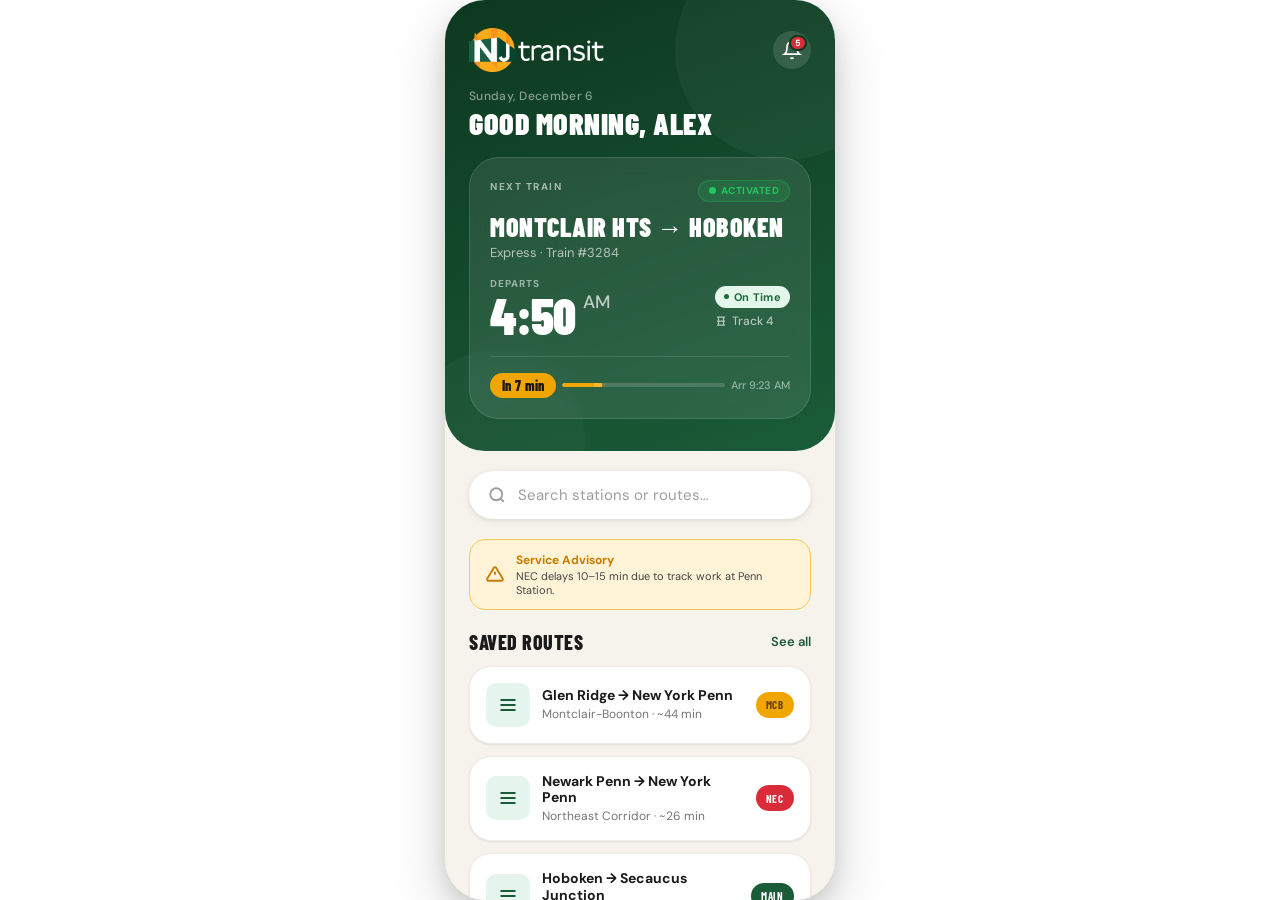
==== commit 6622a2c5: "Remove bottom nav bar" ====
--- a/index.html
+++ b/index.html
@@ -301,31 +301,6 @@
       </div>
     </div>
 
-    <!-- ── Bottom Nav ─────────────────────────── -->
-    <nav class="bottom-nav">
-      <div class="nav-buttons">
-        <a href="index.html" class="nav-item active">
-          <svg viewBox="0 0 24 24" fill="none" stroke="currentColor" stroke-width="2.2"><path d="M3 9l9-7 9 7v11a2 2 0 0 1-2 2H5a2 2 0 0 1-2-2z"/><polyline points="9 22 9 12 15 12 15 22"/></svg>
-          <span>Home</span>
-        </a>
-        <a href="trip.html" class="nav-item">
-          <svg viewBox="0 0 24 24" fill="none" stroke="currentColor" stroke-width="2.2"><circle cx="11" cy="11" r="8"/><path d="m21 21-4.35-4.35"/></svg>
-          <span>Search</span>
-        </a>
-        <a href="tickets.html" class="nav-item">
-          <svg viewBox="0 0 24 24" fill="none" stroke="currentColor" stroke-width="2.2"><path d="M15 5v2M15 11v2M15 17v2M5 5h14a2 2 0 0 1 2 2v3a2 2 0 0 0 0 4v3a2 2 0 0 1-2 2H5a2 2 0 0 1-2-2v-3a2 2 0 0 0 0-4V7a2 2 0 0 1 2-2z"/></svg>
-          <span>Tickets</span>
-        </a>
-        <a href="map.html" class="nav-item">
-          <svg viewBox="0 0 24 24" fill="none" stroke="currentColor" stroke-width="2.2"><polygon points="3 6 9 3 15 6 21 3 21 18 15 21 9 18 3 21"/><line x1="9" y1="3" x2="9" y2="18"/><line x1="15" y1="6" x2="15" y2="21"/></svg>
-          <span>Map</span>
-        </a>
-        <a href="account.html" class="nav-item">
-          <svg viewBox="0 0 24 24" fill="none" stroke="currentColor" stroke-width="2.2"><path d="M20 21v-2a4 4 0 0 0-4-4H8a4 4 0 0 0-4 4v2"/><circle cx="12" cy="7" r="4"/></svg>
-          <span>Account</span>
-        </a>
-      </div>
-    </nav>
 
   </div>
 
--- a/styles.css
+++ b/styles.css
@@ -195,80 +195,11 @@
   overflow-x: hidden;
   -webkit-overflow-scrolling: touch;
   scrollbar-width: none;
-  padding-bottom: calc(var(--nav-height) + var(--safe-b));
+  padding-bottom: 0;
 }
 
 .page-content::-webkit-scrollbar { display: none; }
 
-/* ── Bottom Navigation ──────────────────────────────────── */
-.bottom-nav {
-  position: fixed;
-  bottom: 0;
-  left: 0;
-  right: 0;
-  background: white;
-  height: calc(var(--nav-height) + var(--safe-b));
-  padding-bottom: var(--safe-b);
-  display: flex;
-  align-items: center;
-  z-index: 9999;
-}
-
-.nav-buttons {
-  display: flex;
-  justify-content: space-around;
-  width: 100%;
-}
-
-
-
-.nav-item {
-  display: flex;
-  flex-direction: column;
-  align-items: center;
-  gap: 4px;
-  padding: 4px 16px 2px;
-  border-radius: var(--r-md);
-  text-decoration: none;
-  color: var(--gray-400);
-  transition: color 0.2s ease;
-  position: relative;
-  min-width: 60px;
-}
-
-.nav-item svg {
-  width: 24px;
-  height: 24px;
-  transition: transform 0.2s cubic-bezier(0.34, 1.56, 0.64, 1);
-}
-
-.nav-item span {
-  font-size: 10px;
-  font-weight: 600;
-  letter-spacing: 0.4px;
-  text-transform: uppercase;
-  transition: color 0.2s ease;
-}
-
-.nav-item.active {
-  color: var(--green-800);
-}
-
-.nav-item.active svg {
-  transform: translateY(-2px);
-}
-
-.nav-item.active::before {
-  content: '';
-  position: absolute;
-  top: -10px;
-  left: 50%;
-  transform: translateX(-50%);
-  width: 28px;
-  height: 3px;
-  background: var(--green-800);
-  border-radius: 0 0 3px 3px;
-}
 
 /* ── Typography ─────────────────────────────────────────── */
 .display {
@@ -962,11 +893,6 @@
 .relative { position: relative; }
 .z-1 { position: relative; z-index: 1; }
 
-/* ── 5-tab nav: tighter items ───────────────────────────── */
-.nav-item {
-  min-width: 44px;
-  padding: 4px 6px 8px;
-}
 
 /* ── Logo area ──────────────────────────────────────────── */
 .logo-area {
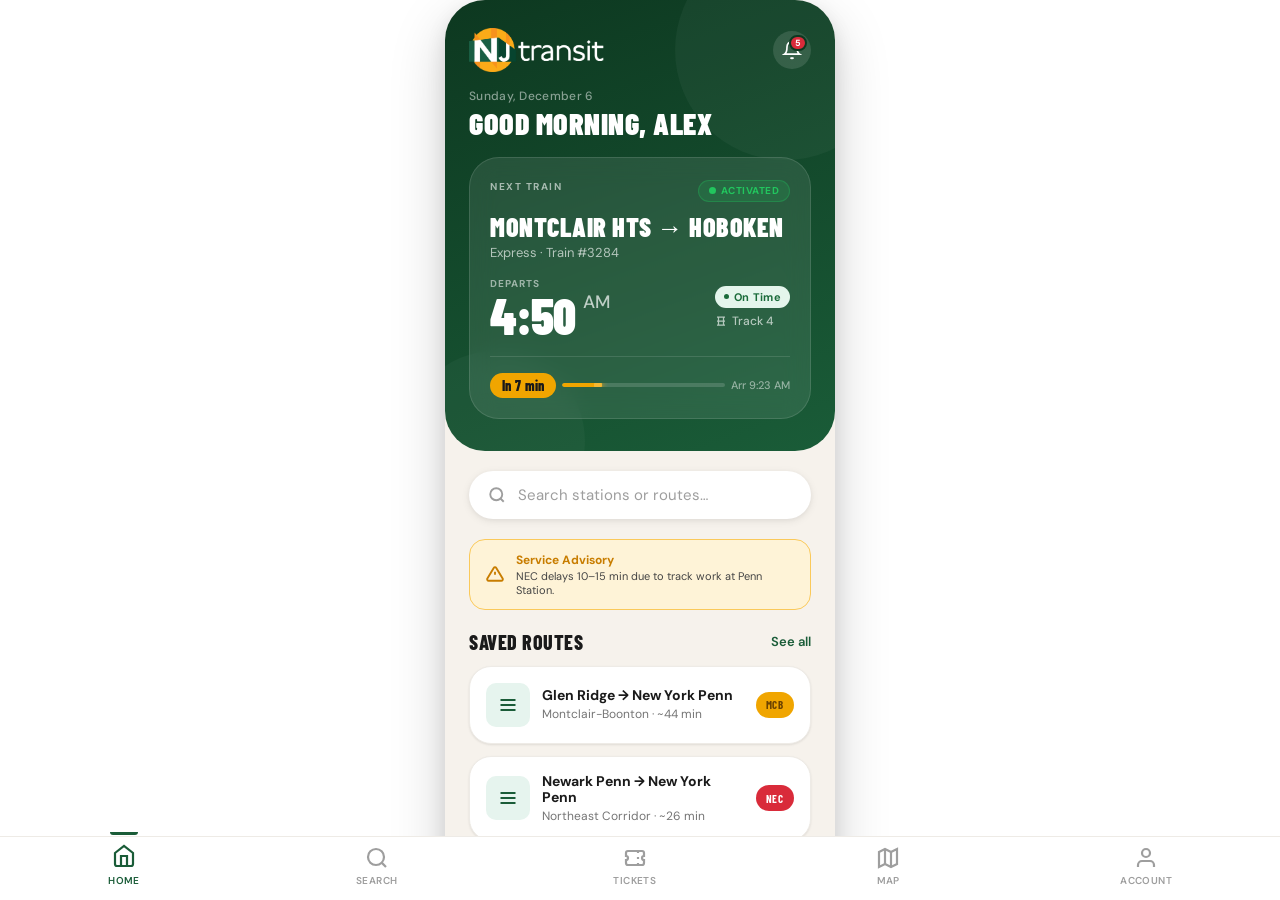
==== commit 5f31db99: "Restore bottom nav outside .app wrapper, matching student-dashboard positioning pattern" ====
--- a/index.html
+++ b/index.html
@@ -304,6 +304,32 @@
 
   </div>
 
+  <!-- ── Bottom Nav ─────────────────────────── -->
+  <nav class="bottom-nav">
+    <div class="nav-buttons">
+      <a href="index.html" class="nav-item active">
+        <svg viewBox="0 0 24 24" fill="none" stroke="currentColor" stroke-width="2.2"><path d="M3 9l9-7 9 7v11a2 2 0 0 1-2 2H5a2 2 0 0 1-2-2z"/><polyline points="9 22 9 12 15 12 15 22"/></svg>
+        <span>Home</span>
+      </a>
+      <a href="trip.html" class="nav-item">
+        <svg viewBox="0 0 24 24" fill="none" stroke="currentColor" stroke-width="2.2"><circle cx="11" cy="11" r="8"/><path d="m21 21-4.35-4.35"/></svg>
+        <span>Search</span>
+      </a>
+      <a href="tickets.html" class="nav-item">
+        <svg viewBox="0 0 24 24" fill="none" stroke="currentColor" stroke-width="2.2"><path d="M15 5v2M15 11v2M15 17v2M5 5h14a2 2 0 0 1 2 2v3a2 2 0 0 0 0 4v3a2 2 0 0 1-2 2H5a2 2 0 0 1-2-2v-3a2 2 0 0 0 0-4V7a2 2 0 0 1 2-2z"/></svg>
+        <span>Tickets</span>
+      </a>
+      <a href="map.html" class="nav-item">
+        <svg viewBox="0 0 24 24" fill="none" stroke="currentColor" stroke-width="2.2"><polygon points="3 6 9 3 15 6 21 3 21 18 15 21 9 18 3 21"/><line x1="9" y1="3" x2="9" y2="18"/><line x1="15" y1="6" x2="15" y2="21"/></svg>
+        <span>Map</span>
+      </a>
+      <a href="account.html" class="nav-item">
+        <svg viewBox="0 0 24 24" fill="none" stroke="currentColor" stroke-width="2.2"><path d="M20 21v-2a4 4 0 0 0-4-4H8a4 4 0 0 0-4 4v2"/><circle cx="12" cy="7" r="4"/></svg>
+        <span>Account</span>
+      </a>
+    </div>
+  </nav>
+
   <!-- Notification panel (fixed, lives outside .app so it's not clipped) -->
   <div id="notif-panel">
     <div class="notif-panel-hdr">
--- a/styles.css
+++ b/styles.css
@@ -98,9 +98,6 @@
 html {
   font-size: 16px;
   -webkit-text-size-adjust: 100%;
-  height: 100%;
-  min-height: 100%;
-  overflow: hidden;
   background-color: white;
 }
 
@@ -116,8 +113,7 @@
   justify-content: center;
   align-items: flex-start;
   min-height: 100dvh;
-  height: 100%;
-  overflow: hidden;
+  overscroll-behavior-y: none;
   color: var(--gray-900);
 }
 
@@ -195,11 +191,79 @@
   overflow-x: hidden;
   -webkit-overflow-scrolling: touch;
   scrollbar-width: none;
-  padding-bottom: 0;
+  padding-bottom: calc(var(--nav-height) + var(--safe-b) + 20px);
 }
 
 .page-content::-webkit-scrollbar { display: none; }
 
+/* ── Bottom Navigation ──────────────────────────────────── */
+.bottom-nav {
+  position: fixed;
+  bottom: 0;
+  left: 0;
+  right: 0;
+  height: calc(var(--nav-height) + var(--safe-b));
+  padding-bottom: var(--safe-b);
+  background: white;
+  border-top: 1px solid var(--gray-100);
+  display: flex;
+  align-items: center;
+  z-index: 9999;
+}
+
+.nav-buttons {
+  display: flex;
+  justify-content: space-around;
+  width: 100%;
+}
+
+.nav-item {
+  display: flex;
+  flex-direction: column;
+  align-items: center;
+  gap: 4px;
+  padding: 4px 6px 8px;
+  border-radius: var(--r-md);
+  text-decoration: none;
+  color: var(--gray-400);
+  transition: color 0.2s ease;
+  position: relative;
+  min-width: 44px;
+}
+
+.nav-item svg {
+  width: 24px;
+  height: 24px;
+  transition: transform 0.2s cubic-bezier(0.34, 1.56, 0.64, 1);
+}
+
+.nav-item span {
+  font-size: 10px;
+  font-weight: 600;
+  letter-spacing: 0.4px;
+  text-transform: uppercase;
+  transition: color 0.2s ease;
+}
+
+.nav-item.active {
+  color: var(--green-800);
+}
+
+.nav-item.active svg {
+  transform: translateY(-2px);
+}
+
+.nav-item.active::before {
+  content: '';
+  position: absolute;
+  top: -10px;
+  left: 50%;
+  transform: translateX(-50%);
+  width: 28px;
+  height: 3px;
+  background: var(--green-800);
+  border-radius: 0 0 3px 3px;
+}
 
 /* ── Typography ─────────────────────────────────────────── */
 .display {
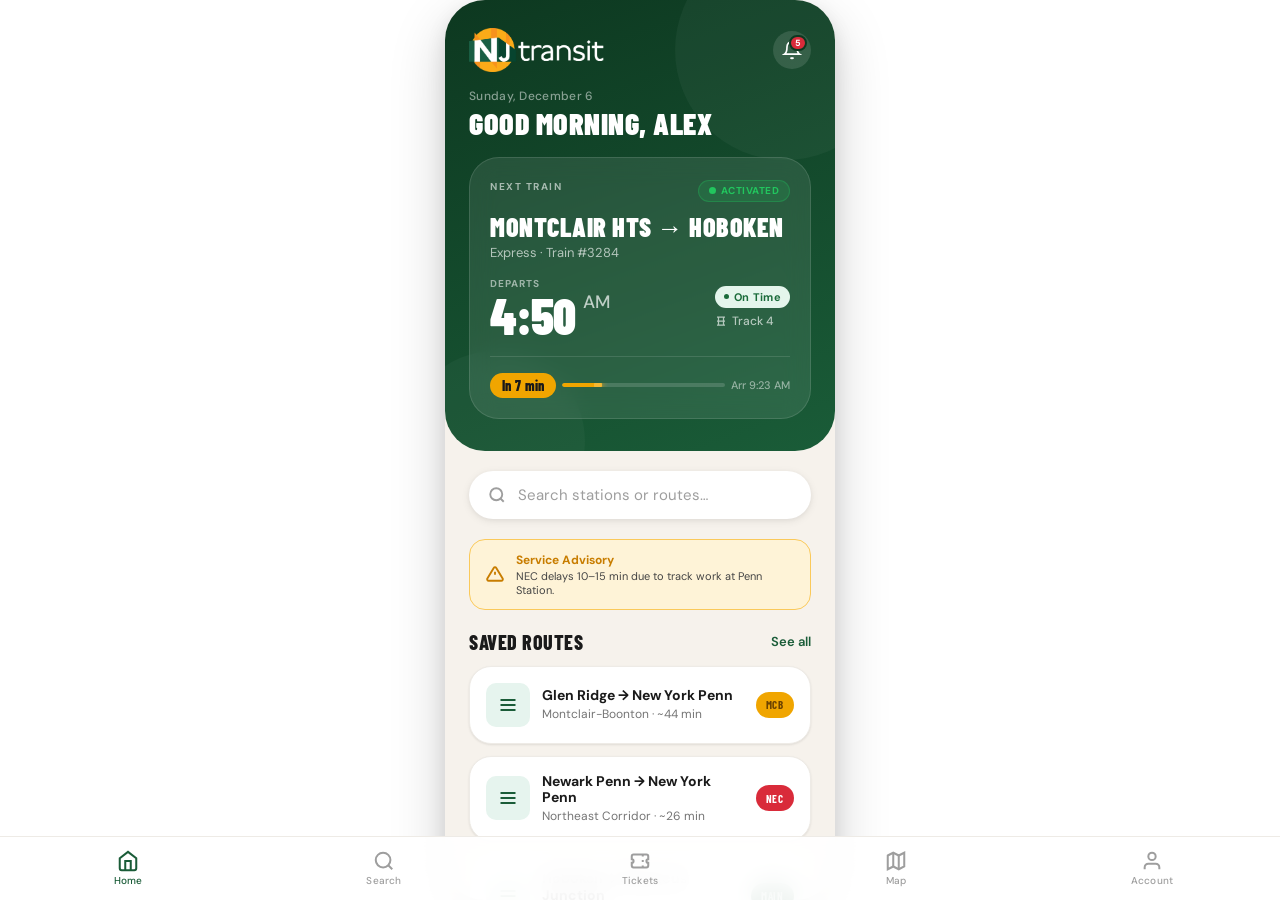
==== commit f374a15a: "Rebuild nav using student-dashboard structure: frosted glass, flex:1 items, no wrapper div" ====
--- a/index.html
+++ b/index.html
@@ -306,28 +306,26 @@
 
   <!-- ── Bottom Nav ─────────────────────────── -->
   <nav class="bottom-nav">
-    <div class="nav-buttons">
-      <a href="index.html" class="nav-item active">
-        <svg viewBox="0 0 24 24" fill="none" stroke="currentColor" stroke-width="2.2"><path d="M3 9l9-7 9 7v11a2 2 0 0 1-2 2H5a2 2 0 0 1-2-2z"/><polyline points="9 22 9 12 15 12 15 22"/></svg>
-        <span>Home</span>
-      </a>
-      <a href="trip.html" class="nav-item">
-        <svg viewBox="0 0 24 24" fill="none" stroke="currentColor" stroke-width="2.2"><circle cx="11" cy="11" r="8"/><path d="m21 21-4.35-4.35"/></svg>
-        <span>Search</span>
-      </a>
-      <a href="tickets.html" class="nav-item">
-        <svg viewBox="0 0 24 24" fill="none" stroke="currentColor" stroke-width="2.2"><path d="M15 5v2M15 11v2M15 17v2M5 5h14a2 2 0 0 1 2 2v3a2 2 0 0 0 0 4v3a2 2 0 0 1-2 2H5a2 2 0 0 1-2-2v-3a2 2 0 0 0 0-4V7a2 2 0 0 1 2-2z"/></svg>
-        <span>Tickets</span>
-      </a>
-      <a href="map.html" class="nav-item">
-        <svg viewBox="0 0 24 24" fill="none" stroke="currentColor" stroke-width="2.2"><polygon points="3 6 9 3 15 6 21 3 21 18 15 21 9 18 3 21"/><line x1="9" y1="3" x2="9" y2="18"/><line x1="15" y1="6" x2="15" y2="21"/></svg>
-        <span>Map</span>
-      </a>
-      <a href="account.html" class="nav-item">
-        <svg viewBox="0 0 24 24" fill="none" stroke="currentColor" stroke-width="2.2"><path d="M20 21v-2a4 4 0 0 0-4-4H8a4 4 0 0 0-4 4v2"/><circle cx="12" cy="7" r="4"/></svg>
-        <span>Account</span>
-      </a>
-    </div>
+    <a href="index.html" class="nav-item active">
+      <svg viewBox="0 0 24 24" fill="none" stroke="currentColor" stroke-width="2.2"><path d="M3 9l9-7 9 7v11a2 2 0 0 1-2 2H5a2 2 0 0 1-2-2z"/><polyline points="9 22 9 12 15 12 15 22"/></svg>
+      <span>Home</span>
+    </a>
+    <a href="trip.html" class="nav-item">
+      <svg viewBox="0 0 24 24" fill="none" stroke="currentColor" stroke-width="2.2"><circle cx="11" cy="11" r="8"/><path d="m21 21-4.35-4.35"/></svg>
+      <span>Search</span>
+    </a>
+    <a href="tickets.html" class="nav-item">
+      <svg viewBox="0 0 24 24" fill="none" stroke="currentColor" stroke-width="2.2"><path d="M15 5v2M15 11v2M15 17v2M5 5h14a2 2 0 0 1 2 2v3a2 2 0 0 0 0 4v3a2 2 0 0 1-2 2H5a2 2 0 0 1-2-2v-3a2 2 0 0 0 0-4V7a2 2 0 0 1 2-2z"/></svg>
+      <span>Tickets</span>
+    </a>
+    <a href="map.html" class="nav-item">
+      <svg viewBox="0 0 24 24" fill="none" stroke="currentColor" stroke-width="2.2"><polygon points="3 6 9 3 15 6 21 3 21 18 15 21 9 18 3 21"/><line x1="9" y1="3" x2="9" y2="18"/><line x1="15" y1="6" x2="15" y2="21"/></svg>
+      <span>Map</span>
+    </a>
+    <a href="account.html" class="nav-item">
+      <svg viewBox="0 0 24 24" fill="none" stroke="currentColor" stroke-width="2.2"><path d="M20 21v-2a4 4 0 0 0-4-4H8a4 4 0 0 0-4 4v2"/><circle cx="12" cy="7" r="4"/></svg>
+      <span>Account</span>
+    </a>
   </nav>
 
   <!-- Notification panel (fixed, lives outside .app so it's not clipped) -->
@@ -469,5 +467,11 @@
     }
   </script>
   <script>if('serviceWorker' in navigator) navigator.serviceWorker.register('./service-worker.js');</script>
+  <script>
+    window.addEventListener('load', function() {
+      window.scrollTo(0, 0);
+      setTimeout(function() { window.scrollTo(0, 0); }, 50);
+    });
+  </script>
 </body>
 </html>
--- a/styles.css
+++ b/styles.css
@@ -109,9 +109,6 @@
 body {
   font-family: 'DM Sans', -apple-system, BlinkMacSystemFont, sans-serif;
   background: white;
-  display: flex;
-  justify-content: center;
-  align-items: flex-start;
   min-height: 100dvh;
   overscroll-behavior-y: none;
   color: var(--gray-900);
@@ -119,6 +116,7 @@
 
 .app {
   width: 390px;
+  margin: 0 auto;
   min-height: 100dvh;
   height: 100dvh;
   height: var(--app-height, 100dvh);
@@ -129,7 +127,7 @@
   overflow: hidden;
   box-shadow: var(--shadow-xl), 0 0 0 1px rgba(255,255,255,0.04);
   border-radius: var(--r-2xl);
-  animation: appIn 0.35s cubic-bezier(0.22, 1, 0.36, 1) both;
+  animation: appIn 0.35s cubic-bezier(0.22, 1, 0.36, 1) forwards;
 }
 
 @keyframes appIn {
@@ -204,65 +202,46 @@
   right: 0;
   height: calc(var(--nav-height) + var(--safe-b));
   padding-bottom: var(--safe-b);
-  background: white;
-  border-top: 1px solid var(--gray-100);
-  display: flex;
-  align-items: center;
-  z-index: 9999;
-}
-
-.nav-buttons {
-  display: flex;
-  justify-content: space-around;
-  width: 100%;
+  background: rgba(255,255,255,.92);
+  backdrop-filter: blur(12px);
+  -webkit-backdrop-filter: blur(12px);
+  border-top: 0.5px solid var(--gray-100);
+  display: flex;
+  align-items: center;
+  z-index: 100;
 }
 
 .nav-item {
+  flex: 1;
   display: flex;
   flex-direction: column;
   align-items: center;
-  gap: 4px;
-  padding: 4px 6px 8px;
-  border-radius: var(--r-md);
+  gap: 2px;
+  padding: 6px 4px;
+  border: none;
+  background: transparent;
   text-decoration: none;
   color: var(--gray-400);
-  transition: color 0.2s ease;
-  position: relative;
-  min-width: 44px;
+  font-family: inherit;
+  cursor: pointer;
+  -webkit-tap-highlight-color: transparent;
+  transition: color .15s;
+  min-height: 44px;
 }
 
 .nav-item svg {
-  width: 24px;
-  height: 24px;
-  transition: transform 0.2s cubic-bezier(0.34, 1.56, 0.64, 1);
+  width: 22px;
+  height: 22px;
 }
 
 .nav-item span {
   font-size: 10px;
-  font-weight: 600;
-  letter-spacing: 0.4px;
-  text-transform: uppercase;
-  transition: color 0.2s ease;
+  font-weight: 500;
+  letter-spacing: .2px;
 }
 
 .nav-item.active {
   color: var(--green-800);
-}
-
-.nav-item.active svg {
-  transform: translateY(-2px);
-}
-
-.nav-item.active::before {
-  content: '';
-  position: absolute;
-  top: -10px;
-  left: 50%;
-  transform: translateX(-50%);
-  width: 28px;
-  height: 3px;
-  background: var(--green-800);
-  border-radius: 0 0 3px 3px;
 }
 
 /* ── Typography ─────────────────────────────────────────── */
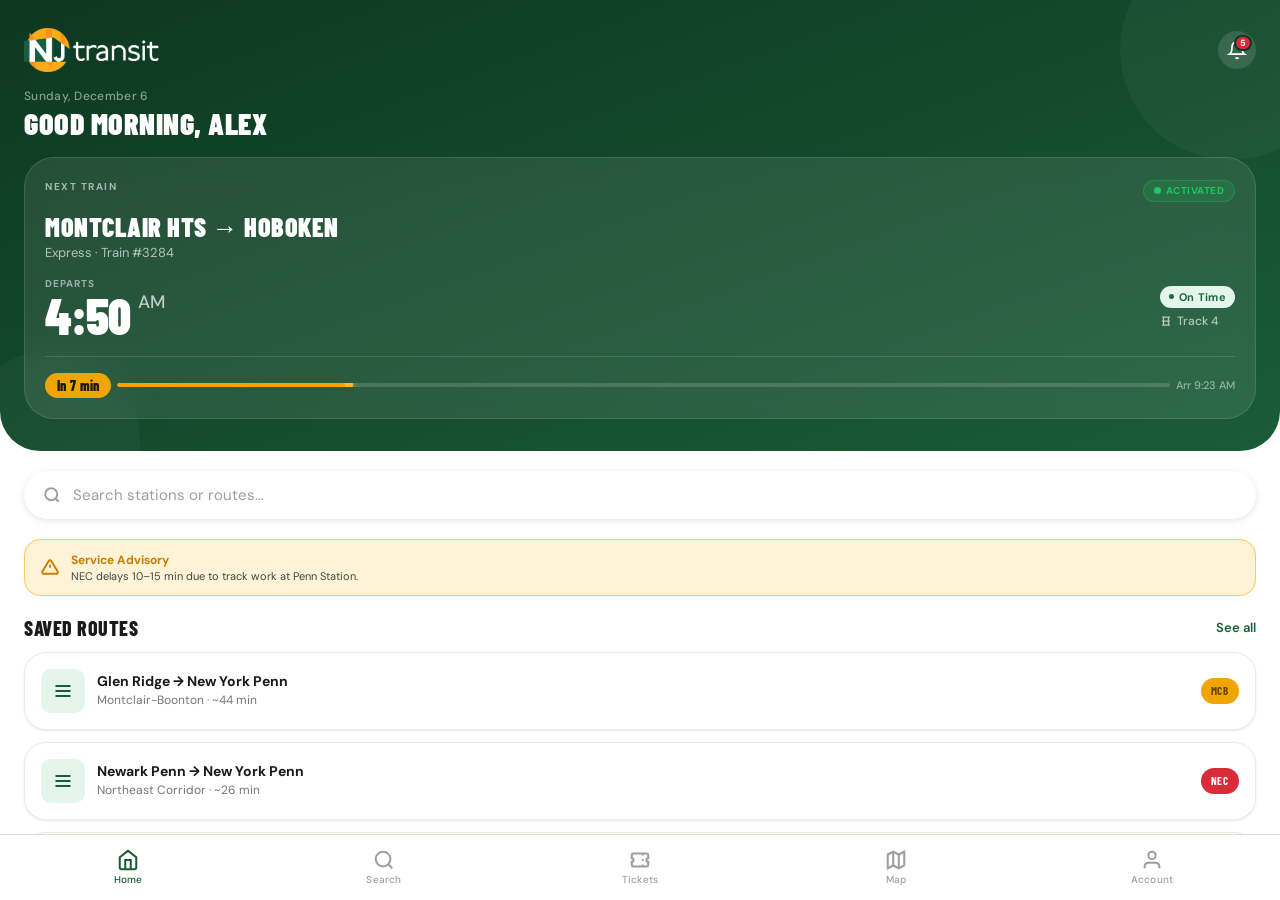
==== commit 764a3112: "Refactor nav to flexbox shell — eliminate position:fixed on mobile - Replace .app with .app-shell us" ====
--- a/index.html
+++ b/index.html
@@ -165,7 +165,8 @@
   </style>
 </head>
 <body>
-  <div class="app">
+  <div class="app-shell">
+  <div class="page-content">
 
     <!-- ── Green Header ──────────────────────── -->
     <div class="page-header">
@@ -231,7 +232,6 @@
     </div>
 
     <!-- ── Scrollable Content ─────────────────── -->
-    <div class="page-content">
       <div class="px-6 pt-5">
 
         <!-- Search -->
@@ -300,9 +300,6 @@
 
       </div>
     </div>
-
-
-  </div>
 
   <!-- ── Bottom Nav ─────────────────────────── -->
   <nav class="bottom-nav">
@@ -327,8 +324,9 @@
       <span>Account</span>
     </a>
   </nav>
-
-  <!-- Notification panel (fixed, lives outside .app so it's not clipped) -->
+  </div><!-- /.app-shell -->
+
+  <!-- Notification panel (fixed overlay) -->
   <div id="notif-panel">
     <div class="notif-panel-hdr">
       <button class="notif-close-btn" onclick="closeNotifPanel()">
@@ -467,11 +465,5 @@
     }
   </script>
   <script>if('serviceWorker' in navigator) navigator.serviceWorker.register('./service-worker.js');</script>
-  <script>
-    window.addEventListener('load', function() {
-      window.scrollTo(0, 0);
-      setTimeout(function() { window.scrollTo(0, 0); }, 50);
-    });
-  </script>
 </body>
 </html>
--- a/styles.css
+++ b/styles.css
@@ -83,8 +83,6 @@
   --shadow-lg: 0 10px 32px rgba(0,0,0,0.14), 0 4px 12px rgba(0,0,0,0.08);
   --shadow-xl: 0 20px 56px rgba(0,0,0,0.18), 0 8px 20px rgba(0,0,0,0.10);
 
-  --nav-height: 64px;
-  --safe-b: env(safe-area-inset-bottom, 0px);
 }
 
 /* ── Reset ──────────────────────────────────────────────── */
@@ -98,7 +96,14 @@
 html {
   font-size: 16px;
   -webkit-text-size-adjust: 100%;
-  background-color: white;
+}
+
+html, body {
+  margin: 0;
+  padding: 0;
+  height: 100%;
+  overflow: hidden;
+  background: white;
 }
 
 a { text-decoration: none; color: inherit; }
@@ -108,44 +113,15 @@
 /* ── App Shell ──────────────────────────────────────────── */
 body {
   font-family: 'DM Sans', -apple-system, BlinkMacSystemFont, sans-serif;
-  background: white;
-  min-height: 100dvh;
   overscroll-behavior-y: none;
   color: var(--gray-900);
 }
 
-.app {
-  width: 390px;
-  margin: 0 auto;
-  min-height: 100dvh;
-  height: 100dvh;
-  height: var(--app-height, 100dvh);
-  background: var(--cream-50);
-  position: relative;
+.app-shell {
   display: flex;
   flex-direction: column;
+  height: 100%;
   overflow: hidden;
-  box-shadow: var(--shadow-xl), 0 0 0 1px rgba(255,255,255,0.04);
-  border-radius: var(--r-2xl);
-  animation: appIn 0.35s cubic-bezier(0.22, 1, 0.36, 1) forwards;
-}
-
-@keyframes appIn {
-  from { opacity: 0; transform: translateY(12px) scale(0.98); }
-  to   { opacity: 1; transform: none; }
-}
-
-@media (max-width: 430px) {
-  html { background-color: #ffffff; }
-  body { background: var(--cream-50); align-items: flex-start; }
-  .app {
-    width: 100%;
-    border-radius: 0;
-    box-shadow: none;
-    position: fixed;
-    top: 0; left: 0; right: 0; bottom: 0;
-    height: var(--app-height, 100dvh);
-  }
 }
 
 /* ── Status Bar ─────────────────────────────────────────── */
@@ -189,26 +165,19 @@
   overflow-x: hidden;
   -webkit-overflow-scrolling: touch;
   scrollbar-width: none;
-  padding-bottom: calc(var(--nav-height) + var(--safe-b) + 20px);
 }
 
 .page-content::-webkit-scrollbar { display: none; }
 
 /* ── Bottom Navigation ──────────────────────────────────── */
 .bottom-nav {
-  position: fixed;
-  bottom: 0;
-  left: 0;
-  right: 0;
-  height: calc(var(--nav-height) + var(--safe-b));
-  padding-bottom: var(--safe-b);
-  background: rgba(255,255,255,.92);
-  backdrop-filter: blur(12px);
-  -webkit-backdrop-filter: blur(12px);
-  border-top: 0.5px solid var(--gray-100);
-  display: flex;
-  align-items: center;
-  z-index: 100;
+  flex-shrink: 0;
+  background: white;
+  display: flex;
+  justify-content: space-around;
+  align-items: center;
+  padding: 8px 0;
+  border-top: 1px solid #E0DDD6;
 }
 
 .nav-item {
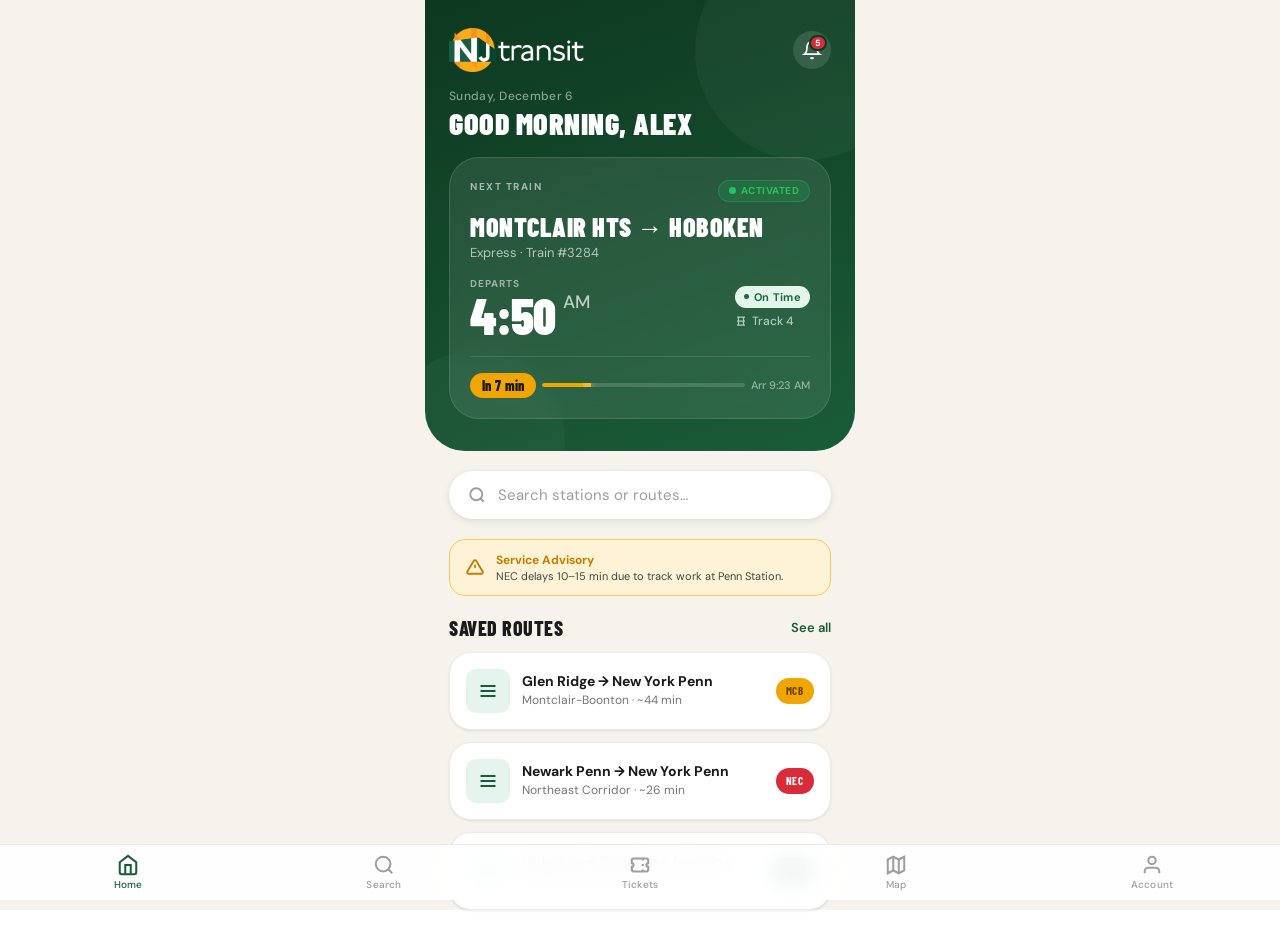
==== commit ce2a64c9: "Replace flexbox shell with fixed-nav pattern from student-dashboard - Revert html/body to min-height" ====
--- a/index.html
+++ b/index.html
@@ -166,7 +166,6 @@
 </head>
 <body>
   <div class="app-shell">
-  <div class="page-content">
 
     <!-- ── Green Header ──────────────────────── -->
     <div class="page-header">
@@ -300,6 +299,8 @@
 
       </div>
     </div>
+
+  </div><!-- /.app-shell -->
 
   <!-- ── Bottom Nav ─────────────────────────── -->
   <nav class="bottom-nav">
@@ -324,7 +325,6 @@
       <span>Account</span>
     </a>
   </nav>
-  </div><!-- /.app-shell -->
 
   <!-- Notification panel (fixed overlay) -->
   <div id="notif-panel">
--- a/styles.css
+++ b/styles.css
@@ -83,6 +83,8 @@
   --shadow-lg: 0 10px 32px rgba(0,0,0,0.14), 0 4px 12px rgba(0,0,0,0.08);
   --shadow-xl: 0 20px 56px rgba(0,0,0,0.18), 0 8px 20px rgba(0,0,0,0.10);
 
+  --nav-h: 56px;
+  --safe-b: env(safe-area-inset-bottom, 0px);
 }
 
 /* ── Reset ──────────────────────────────────────────────── */
@@ -96,13 +98,6 @@
 html {
   font-size: 16px;
   -webkit-text-size-adjust: 100%;
-}
-
-html, body {
-  margin: 0;
-  padding: 0;
-  height: 100%;
-  overflow: hidden;
   background: white;
 }
 
@@ -110,18 +105,19 @@
 button { font-family: inherit; cursor: pointer; border: none; background: none; }
 input, select { font-family: inherit; }
 
-/* ── App Shell ──────────────────────────────────────────── */
+/* ── Base ───────────────────────────────────────────────── */
 body {
   font-family: 'DM Sans', -apple-system, BlinkMacSystemFont, sans-serif;
+  background: var(--cream-50);
+  min-height: 100dvh;
   overscroll-behavior-y: none;
   color: var(--gray-900);
+  -webkit-font-smoothing: antialiased;
 }
 
 .app-shell {
-  display: flex;
-  flex-direction: column;
-  height: 100%;
-  overflow: hidden;
+  max-width: 430px;
+  margin: 0 auto;
 }
 
 /* ── Status Bar ─────────────────────────────────────────── */
@@ -160,24 +156,22 @@
 
 /* ── Scrollable Page Content ────────────────────────────── */
 .page-content {
-  flex: 1;
-  overflow-y: auto;
-  overflow-x: hidden;
-  -webkit-overflow-scrolling: touch;
-  scrollbar-width: none;
-}
-
-.page-content::-webkit-scrollbar { display: none; }
+  padding-bottom: calc(var(--nav-h) + var(--safe-b) + 20px);
+}
 
 /* ── Bottom Navigation ──────────────────────────────────── */
 .bottom-nav {
-  flex-shrink: 0;
-  background: white;
-  display: flex;
-  justify-content: space-around;
-  align-items: center;
-  padding: 8px 0;
-  border-top: 1px solid #E0DDD6;
+  position: fixed;
+  bottom: 0; left: 0; right: 0;
+  height: calc(var(--nav-h) + var(--safe-b));
+  padding-bottom: var(--safe-b);
+  background: rgba(255,255,255,.92);
+  backdrop-filter: blur(12px);
+  -webkit-backdrop-filter: blur(12px);
+  border-top: 0.5px solid var(--gray-100);
+  display: flex;
+  align-items: center;
+  z-index: 100;
 }
 
 .nav-item {
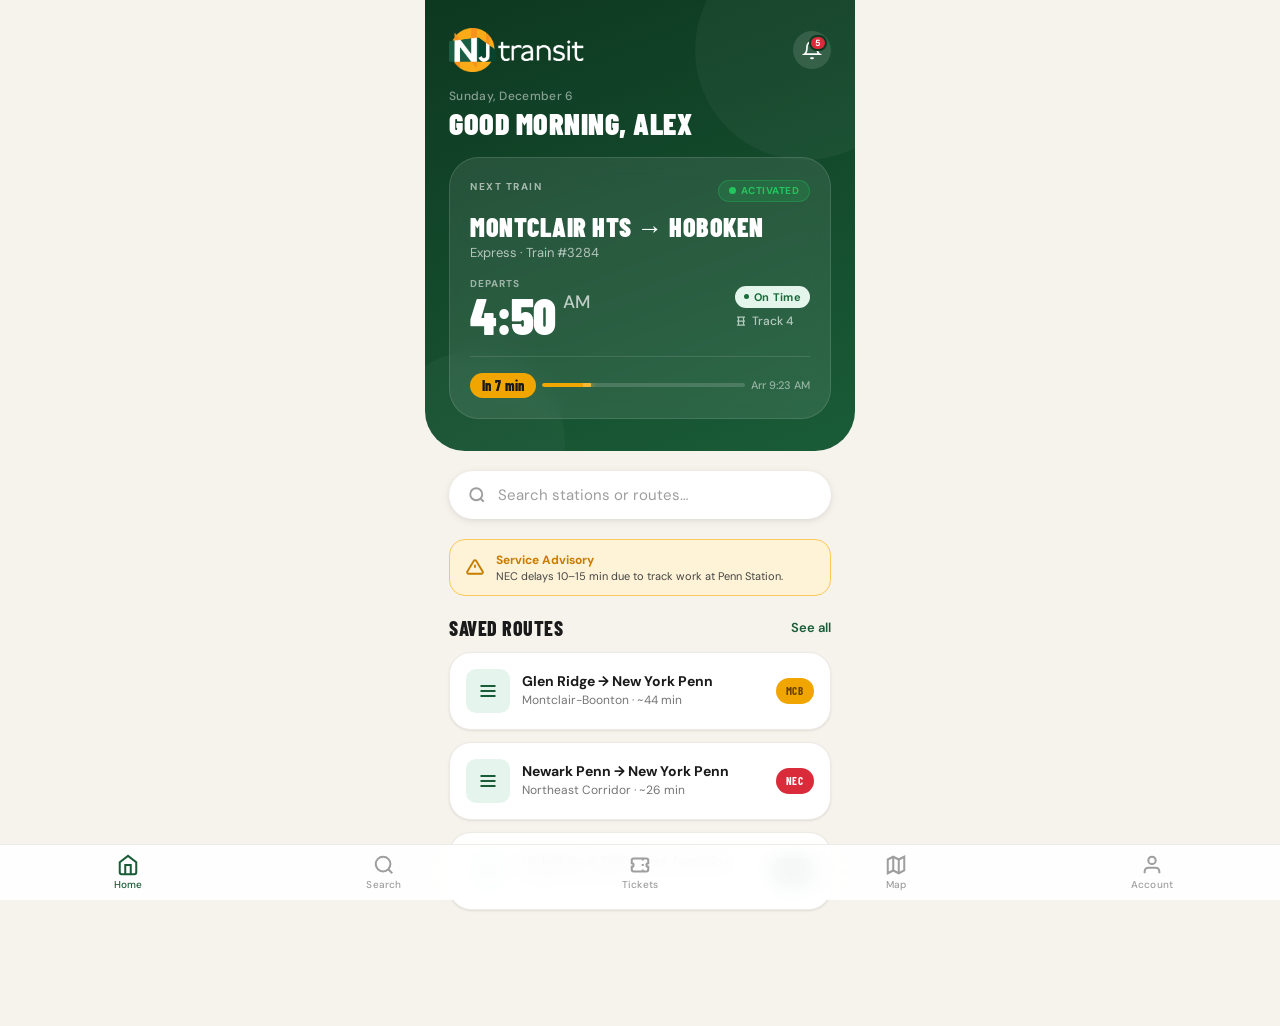
==== commit 10573f15: "Fix scroll cutoff on all pages + redesign account page Scroll fix: - Increase page-content padding-b" ====
--- a/index.html
+++ b/index.html
@@ -166,6 +166,7 @@
 </head>
 <body>
   <div class="app-shell">
+  <div class="page-content">
 
     <!-- ── Green Header ──────────────────────── -->
     <div class="page-header">
@@ -300,6 +301,7 @@
       </div>
     </div>
 
+  </div><!-- /.page-content -->
   </div><!-- /.app-shell -->
 
   <!-- ── Bottom Nav ─────────────────────────── -->
--- a/styles.css
+++ b/styles.css
@@ -156,7 +156,7 @@
 
 /* ── Scrollable Page Content ────────────────────────────── */
 .page-content {
-  padding-bottom: calc(var(--nav-h) + var(--safe-b) + 20px);
+  padding-bottom: calc(var(--nav-h) + var(--safe-b) + 40px);
 }
 
 /* ── Bottom Navigation ──────────────────────────────────── */
